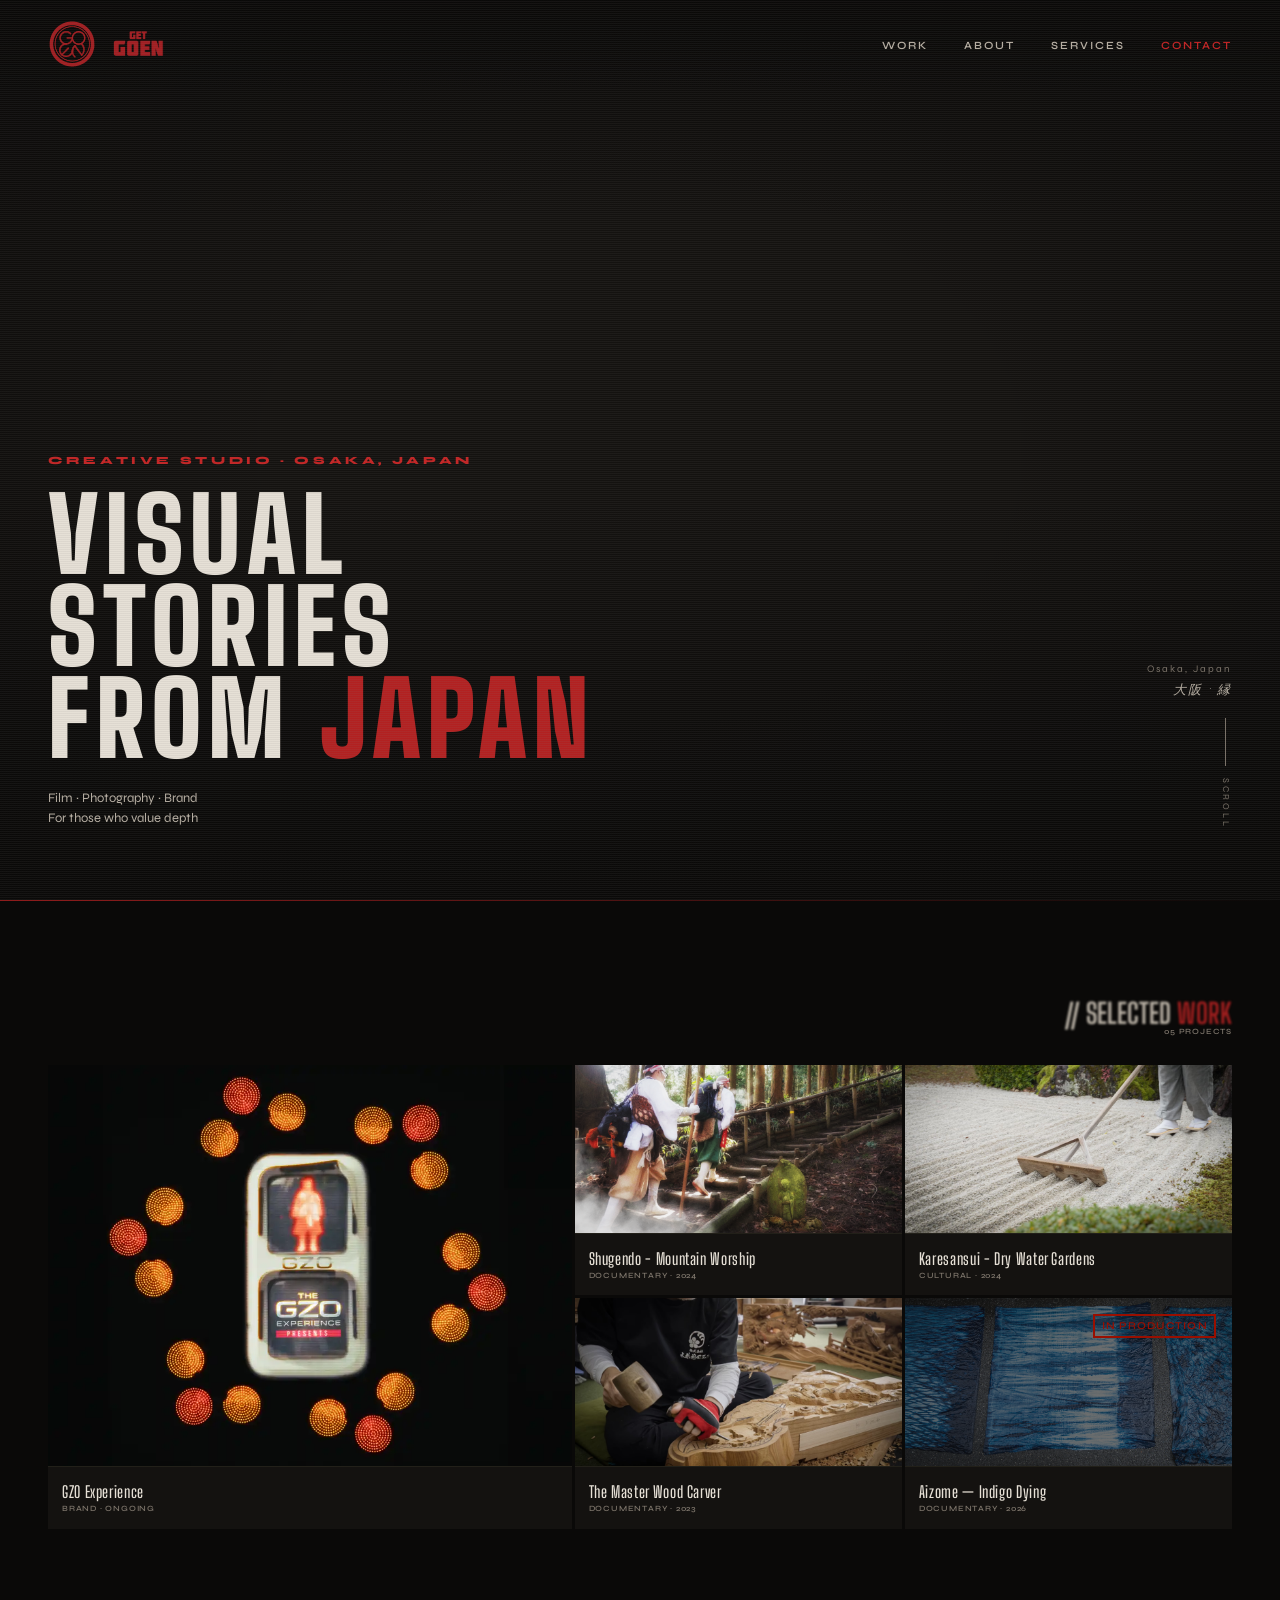
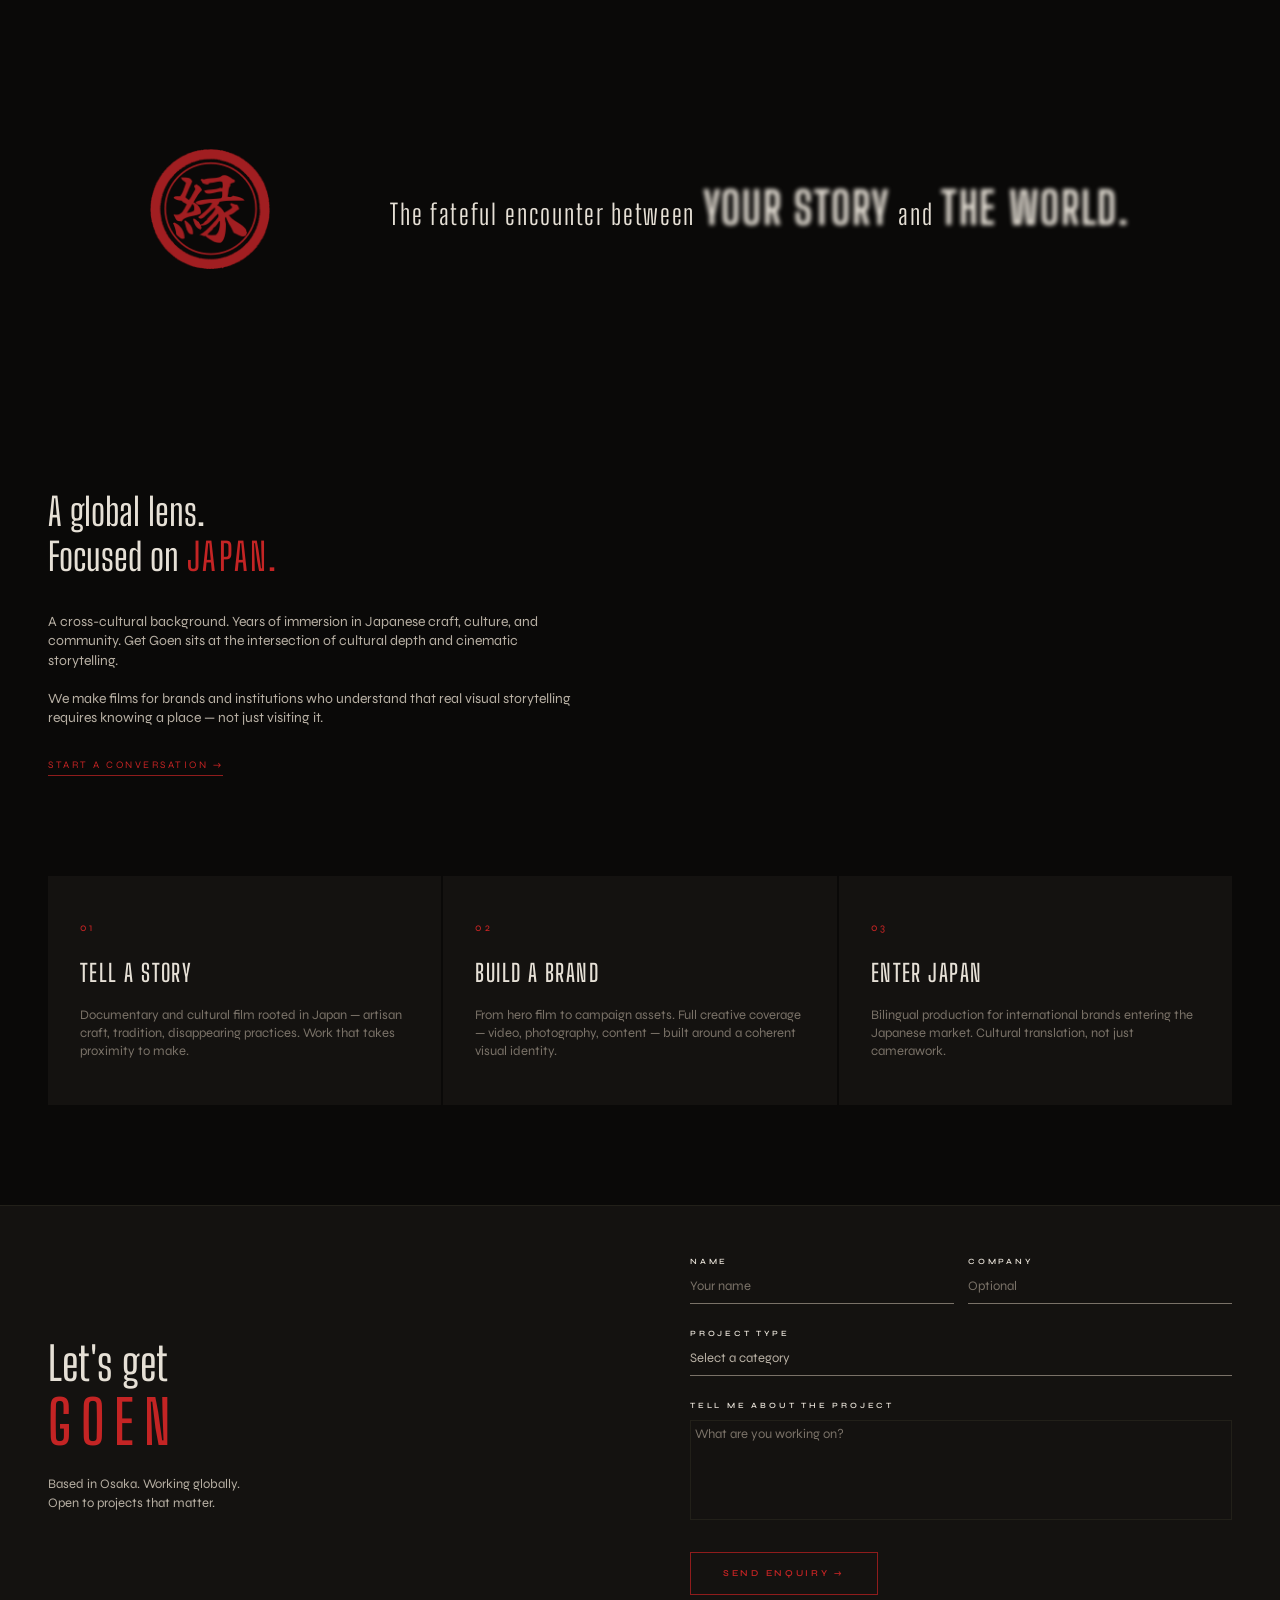
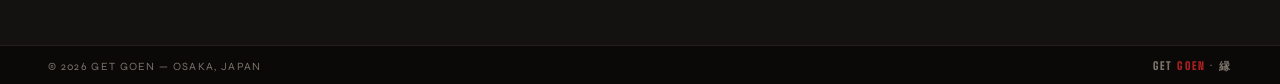
==== index.html @ d76385d6 "pre-refactor snapshot" ====
<!DOCTYPE html>
<html lang="en">
<head>
  <meta charset="UTF-8">
  <meta name="viewport" content="width=device-width, initial-scale=1.0">

  <!-- ── Primary SEO ───────────────────────────────────────────────── -->
  <title>Get Goen — Visual Storytelling from Japan</title>
  <meta name="description" content="TODO: Add a one or two sentence description of Get Goen for search engines.">
  <meta name="author" content="Get Goen">
  <link rel="canonical" href="https://TODO-your-domain.com/">

  <!-- ── Open Graph (social sharing) ──────────────────────────────── -->
  <!-- og:image should be 1200×630px — create assets/images/og-image.jpg -->
  <meta property="og:type"        content="website">
  <meta property="og:url"         content="https://TODO-your-domain.com/">
  <meta property="og:title"       content="Get Goen — Visual Storytelling from Japan">
  <meta property="og:description" content="TODO: Same as meta description above.">
  <meta property="og:image"       content="https://TODO-your-domain.com/assets/images/og-image.jpg">

  <!-- ── Twitter / X card ─────────────────────────────────────────── -->
  <meta name="twitter:card"        content="summary_large_image">
  <meta name="twitter:title"       content="Get Goen — Visual Storytelling from Japan">
  <meta name="twitter:description" content="TODO: Same as meta description above.">
  <meta name="twitter:image"       content="https://TODO-your-domain.com/assets/images/og-image.jpg">

  <!-- ── Fonts ─────────────────────────────────────────────────────── -->
  <link rel="preconnect" href="https://fonts.googleapis.com">
  <link rel="preconnect" href="https://fonts.gstatic.com" crossorigin>
 
<link href="https://fonts.googleapis.com/css2?family=Big+Shoulders+Display:ital,wght@0,100..900;1,100..900&family=Syne:wght@400;500;700&display=swap" rel="stylesheet">
  <!-- ── Stylesheet ────────────────────────────────────────────────── -->
  <link rel="stylesheet" href="css/style.css">

  <link rel="icon" type="image/png" sizes="180x180" href="assets/images/favicon.png">
<link rel="apple-touch-icon" sizes="180x180" href="assets/images/favicon.png">
</head>

<body>
  <!-- <div class="gradient-blur gradient-blur--top"></div>
<div class="gradient-blur gradient-blur--bottom"></div> -->

  <!-- ── NAVIGATION ───────────────────────────────────────────────── -->
  <header>
    <nav aria-label="Main navigation">
      <a href="/" class="nav-brand" aria-label="Get Goen — home">
        <img
          src="assets/images/goenLogo.svg"
          alt="Get Goen"
          class="nav-logo-img"
          width="48"
          height="48"
        >

        <img
  src="assets/images/goen-logo-text.webp"
  alt=""
  class="nav-wordmark-img"
  width="…"
  height="…"
>
</a>

<button class="nav-toggle" aria-label="Open menu" aria-expanded="false" aria-controls="nav-menu">
  <span></span>
  <span></span>
  <span></span>
</button>

        <ul class="nav-links" id="nav-menu" role="list">
        <li><a href="#work">Work</a></li>
        <li><a href="#about">About</a></li>
        <li><a href="#services">Services</a></li>
        <li class="nav-cta"><a href="#contact">Contact</a></li>
      </ul>

    </nav>
  </header>

  <main>

    <!-- ── HERO ───────────────────────────────────────────────────── -->
    <section class="hero" aria-label="Introduction">

      <div class="hero-media" aria-hidden="true">
        <video autoplay muted loop playsinline preload="auto" class="hero-video" width="1920" height="1080">
          <source src="assets/video/GetGoenWebHero.mp4" type="video/mp4">
        </video>
      </div>

      <div class="hero-vignette" aria-hidden="true"></div>

      <div class="hero-content">
        <div class="hero-title-block">
          <span class="hero-eyebrow">Creative Studio · Osaka, Japan</span>
          <h1 class="hero-title">
            Visual<br>
            stories<br>
            from
            <em>Japan</em>
          </h1>
          <p class="hero-sub">
            Film · Photography · Brand
            <br>
            For those who value depth
          </p>
        </div>

        <div class="hero-right" aria-hidden="true">
          <div class="hero-location">
            Osaka, Japan
            <span>大阪 · 縁</span>
          </div>
          <div class="hero-scroll">Scroll</div>
        </div>
      </div>

    </section>

    <div class="red-rule" aria-hidden="true"></div>

 <!-- ── WORK SECTION HTML ──────────────────────────────────────── -->
<section class="section" id="work" aria-labelledby="work-heading">
  <div class="section-header">
    <h2 id="work-heading" class="section-title">// Selected <em>work</em></h2>
    <span class="section-count" aria-label="5 projects shown">05 projects</span>
  </div>
 
  <div class="work-grid" role="list">
 

    <!-- GZO Experience — links to project page, no lightbox -->
    <article class="work-item work-item--featured work-item--case-study" role="listitem">
      <a href="work/gzo-experience/" class="work-item-link" aria-label="GZO Experience, brand case study — view project">
        <div class="work-item-media">
          <div class="ph ph-e" aria-hidden="true">
            <span class="ph-kanji">縁</span>
          </div>
          <img class="work-item-thumb" src="assets/images/projects/gzo-experience/gzoTraffic.webp" alt="GZO Experience">
          <span class="work-case-study-label" aria-hidden="true">Case study →</span>
        </div>
        <div class="work-item-info">
          <span class="work-title">GZO Experience</span>
          <span class="work-meta">Brand · Ongoing</span>
        </div>
      </a>
    </article>

 
    <!-- Shugendo — YouTube lightbox -->
    <article class="work-item" role="listitem">
      <div
        class="work-item-link work-lightbox-trigger"
        data-type="youtube"
        data-video-id="isGkmbz33f8"
        data-title="Shugendo"
        data-meta="Documentary · 2024"
        aria-label="Shugendo, documentary, 2024 — watch video"
      >
        <div class="work-item-media">
          <div class="ph ph-b" aria-hidden="true">
            <span class="ph-kanji">修</span>
          </div>
          <img class="work-item-thumb" src="assets/images/projects/shugendo/shugendoThumb.png" alt="Shugendo">
          <span class="work-play-icon" aria-hidden="true">▶</span>
        </div>
        <div class="work-item-info">
          <span class="work-title">Shugendo - Mountain Worship</span>
          <span class="work-meta">Documentary · 2024</span>
        </div>
      </div>
    </article>
 
    <!-- Karesansui — YouTube lightbox -->
    <article class="work-item" role="listitem">
      <div
        class="work-item-link work-lightbox-trigger"
        data-type="youtube"
        data-video-id="rBDHUmixEZc"
        data-title="Karesansui"
        data-meta="Cultural · 2024"
        aria-label="Karesansui, cultural, 2024 — watch video"
      >
        <div class="work-item-media">
          <div class="ph ph-c" aria-hidden="true">
            <span class="ph-kanji">庭</span>
          </div>
          <img class="work-item-thumb" src="assets/images/projects/temple-art-kyoto/karesansuiThumb.avif" alt="Karesansui">
          <span class="work-play-icon" aria-hidden="true">▶</span>
        </div>
        <div class="work-item-info">
          <span class="work-title">Karesansui - Dry Water Gardens</span>
          <span class="work-meta">Cultural · 2024</span>
        </div>
      </div>
    </article>
 
    <!-- Danjiri — YouTube lightbox -->
    <article class="work-item" role="listitem">
      <div
        class="work-item-link work-lightbox-trigger"
        data-type="youtube"
        data-video-id="uvrKgDTyjlE"
        data-title="Danjiri — The Maker"
        data-meta="Documentary · 2023"
        aria-label="Danjiri — The Maker, documentary, 2023 — watch video"
      >
        <div class="work-item-media">
          <div class="ph ph-d" aria-hidden="true">
            <span class="ph-kanji">匠</span>
          </div>
          <img class="work-item-thumb" src="assets/images/projects/danjiri/danjiriCarverThumb.avif" alt="The Master Danjiri Sculpter">
          <span class="work-play-icon" aria-hidden="true">▶</span>
        </div>
        <div class="work-item-info">
          <span class="work-title">The Master Wood Carver</span>
          <span class="work-meta">Documentary · 2023</span>
        </div>
      </div>
    </article>
 
    <!-- Aizome — coming soon lightbox -->
    <article class="work-item work-item--coming-soon" role="listitem">
      <div
        class="work-item-link work-lightbox-trigger"
        data-type="coming-soon"
        data-title="Aizome — The Floating World"
        data-meta="Documentary · In production 2026"
        data-poster="assets/img/aizome-still.jpg"
        aria-label="Aizome — The Floating World, documentary, in production 2026"
      >
        <div class="work-item-media">
          <div class="ph ph-a" aria-hidden="true">
            <span class="ph-kanji">藍</span>
          </div>
          <img class="work-item-thumb" src="assets/images/projects/aizome/aizome-thumb.avif" alt="Aizome">
          
        </div>
        <span class="work-badge">In production</span>
        <div class="work-item-info">
          <span class="work-title">Aizome — Indigo Dying</span>
          <span class="work-meta">Documentary · 2026</span>
        </div>
      </div>
    </article>
 
  </div>
</section>

    <!-- ── STATEMENT ──────────────────────────────────────────────── -->
    <div class="statement" aria-hidden="true">
      <div class="statement-mark">
        <img class="mark-logo" src="assets/images/goen-logo.png" alt="" role="presentation">
        <img class="mark-kanji" src="assets/images/goen-kanji.png" alt="" role="presentation">
      </div>
      <p class="statement-text">
        The fateful encounter between <em>your story</em> and <em>the world.</em><br>
      </p>
    </div>

    <!-- ── ABOUT ──────────────────────────────────────────────────── -->
    <section class="about" id="about" aria-labelledby="about-heading">
      <div class="about-left">
        <h2 id="about-heading">
          A global lens.<br>Focused on <em>Japan.</em>
        </h2>
        <p>A cross-cultural background. Years of immersion in Japanese craft, culture, and community. Get Goen sits at the intersection of cultural depth and cinematic storytelling. </p>
        <p>We make films for brands and institutions who understand that real visual storytelling requires knowing a place — not just visiting it.</p>
        <a href="#contact">Start a conversation →</a>
      </div>
  <div class="about-image" aria-hidden="true">
    <img src="assets/images/kimono.avif" alt="" />
  </div>
    </section>

    <!-- ── SERVICES ───────────────────────────────────────────────── -->
    <section class="services" id="services" aria-labelledby="services-heading">
      <h2 id="services-heading" class="sr-only">Services</h2>

      <article class="service">
        <span class="service-num" aria-hidden="true">01</span>
        <h3 class="service-title">Tell a Story</h3>
        <p class="service-body">Documentary and cultural film rooted in Japan — artisan craft, tradition, disappearing practices. Work that takes proximity to make.</p>
      </article>

      <article class="service">
        <span class="service-num" aria-hidden="true">02</span>
        <h3 class="service-title">Build a Brand</h3>
        <p class="service-body">From hero film to campaign assets. Full creative coverage — video, photography, content — built around a coherent visual identity.</p>
      </article>

      <article class="service">
        <span class="service-num" aria-hidden="true">03</span>
        <h3 class="service-title">Enter Japan</h3>
        <p class="service-body">Bilingual production for international brands entering the Japanese market. Cultural translation, not just camerawork.</p>
      </article>

    </section>

    <!-- ── CONTACT ────────────────────────────────────────────────── -->
    <section class="contact" id="contact" aria-labelledby="contact-heading">
      <div class="contact-intro">
        <h2 id="contact-heading">
          Let's get<br><em>GOEN</em>
        </h2>
        <p class="contact-sub">
          Based in Osaka. Working globally.<br>
          Open to projects that matter.
        </p>
      </div>

      <form class="contact-form" name="contact" action="#" method="POST" novalidate>
        <div class="form-row">
          <div class="form-field">
            <label for="name">Name</label>
            <input type="text" id="name" name="name" placeholder="Your name" autocomplete="name" required>
          </div>
          <div class="form-field">
            <label for="company">Company</label>
            <input type="text" id="company" name="company" placeholder="Optional" autocomplete="organization">
          </div>
        </div>

        <div class="form-field full">
          <label for="project-type">Project type</label>
          <select id="project-type" name="project-type" required>
            <option value="" disabled selected>Select a category</option>
            <option value="documentary">Documentary / Brand Film</option>
            <option value="tourism">Inbound Tourism</option>
            <option value="tech">Tech / Global Expansion</option>
            <option value="other">Other</option>
          </select>
        </div>

        <div class="form-field full">
          <label for="message">Tell me about the project</label>
          <textarea id="message" name="message" placeholder="What are you working on?" rows="5" required></textarea>
        </div>

        <button type="submit" class="form-submit">Send enquiry →</button>
      </form>

    </section>

  </main>

  <!-- ── FOOTER ─────────────────────────────────────────────────── -->
  <footer>
    <p>
      <small>© <span id="year"></span> Get Goen — Osaka, Japan</small>
    </p>
    <span class="footer-goen" aria-label="Get Goen">
      get <span>goen</span> · 縁
    </span>
  </footer>

  
  <div
  id="gg-lightbox"
  class="gg-lightbox"
  role="dialog"
  aria-modal="true"
  aria-label="Video viewer"
  hidden
>
  <div class="gg-lightbox-backdrop"></div>
 
  <div class="gg-lightbox-inner">
    <button class="gg-lightbox-close" aria-label="Close">
      <span aria-hidden="true">✕</span>
    </button>
 
    <!-- YouTube player -->
    <div class="gg-lightbox-player" id="gg-player-wrap">
      <iframe
        id="gg-yt-iframe"
        src=""
        frameborder="0"
        allow="autoplay; fullscreen"
        allowfullscreen
        title="Video player"
      ></iframe>
    </div>
 
    <!-- Coming soon state -->
    <div class="gg-lightbox-coming-soon" id="gg-coming-soon" hidden>
      <div class="gg-cs-poster">
        <img id="gg-cs-img" src="" alt="" />
        <div class="gg-cs-overlay">
          <p class="gg-cs-label">In production</p>
          <p class="gg-cs-sub">This film is currently in post-production.<br>Follow along for updates.</p>
        </div>
      </div>
    </div>
 
    <div class="gg-lightbox-meta">
      <span id="gg-lightbox-title" class="gg-lb-title"></span>
      <span id="gg-lightbox-meta" class="gg-lb-meta"></span>
    </div>
  </div>
</div>
  
  
  <!-- ── SCRIPTS ────────────────────────────────────────────────── -->
  <script src="js/main.js"></script>

</body>
</html>
---- css/style.css ----
/* ═══════════════════════════════════════════
   GET GOEN — style.css
   ═══════════════════════════════════════════

   Table of contents
   -----------------
   1. Tokens (CSS custom properties)
   2. Reset
   3. Utilities
   4. Navigation
   5. Hero
   6. Work grid
   7. Statement
   8. About
   9. Services
   10. Contact
   11. Footer
   12. Media queries (responsive)

═══════════════════════════════════════════ */

/* ── 1. TOKENS ──────────────────────────── */
:root {
  /* Colour */
  --ink: #0a0908;
  --ash: #141210;
  --dust: #222019;
  --fog: #7a7268;
  --mist: #b8b0a4;
  --paper: #e6e0d6;
  --red: #8f1c1c;
  --red-mid: #a82020;
  --red-hi: #c42424;

  /* Typography */
  --font-serif: "Big Shoulders Display", Georgia, serif;
  --font-sans: "Syne", system-ui, sans-serif;
  --tracking-display: 0.06em;

  /* Spacing scale */
  --space-xs: 8px;
  --space-sm: 16px;
  --space-md: 32px;
  --space-lg: 48px;
  --space-xl: 100px;

  /* Layout */
  --max-width: 1440px;
  --page-pad: 48px;
}

.hero-title,
.statement-text,
.service-title,
.work-title,
.nav-wordmark-goen {
  letter-spacing: var(--tracking-display);
}

/* ── 2. RESET ───────────────────────────── */
*,
*::before,
*::after {
  box-sizing: border-box;
  margin: 0;
  padding: 0;
}

html {
  scroll-behavior: smooth;
  /* Prevent font size inflation on mobile */
  -webkit-text-size-adjust: 100%;
}

body {
  background: var(--ink);
  color: var(--paper);
  font-family: var(--font-sans);
  font-weight: 400;
  line-height: 1.4;
  overflow-x: hidden;
  /* Improve text rendering */
  -webkit-font-smoothing: antialiased;
  -moz-osx-font-smoothing: grayscale;
}

/* ── GRADIENT BLUR EDGES ────────────────── */
/* .gradient-blur {
  position: fixed;
  left: 0;
  right: 0;
  height: 80px;
  pointer-events: none;
  z-index: 99;
  backdrop-filter: blur(10px);
  -webkit-backdrop-filter: blur(10px);
  -webkit-mask-image: linear-gradient(to bottom, black 0%, transparent 100%);
  mask-image: linear-gradient(to bottom, black 0%, transparent 100%);
}

.gradient-blur--top {
  top: 0;
}

.gradient-blur--bottom {
  bottom: 0;
  -webkit-mask-image: linear-gradient(to top, black 0%, transparent 100%);
  mask-image: linear-gradient(to top, black 0%, transparent 100%);
} */

/* ── SCANLINES OVERLAY ──────────────────────────────────── */
body::after {
  content: "";
  position: fixed;
  inset: 0;
  z-index: 500;
  pointer-events: none;
  background: repeating-linear-gradient(
    to bottom,
    transparent 0px,
    transparent 1px,
    rgba(0, 0, 0, 0.09) 1px,
    rgba(255, 255, 255, 0.09) 2px
  );
}

img,
video {
  display: block;
  max-width: 100%;
}

a {
  color: inherit;
}

ul {
  list-style: none;
}

button,
input,
select,
textarea {
  font: inherit;
}

/* ── 3. UTILITIES ───────────────────────── */

/* Screen-reader only — visually hidden but
   accessible to assistive technology */
.sr-only {
  position: absolute;
  width: 1px;
  height: 1px;
  padding: 0;
  margin: -1px;
  overflow: hidden;
  clip: rect(0, 0, 0, 0);
  white-space: nowrap;
  border: 0;
}

.red-rule {
  width: 100%;
  height: 0.5px;
  background: linear-gradient(to right, var(--red) 0%, transparent 100%);
}

/* ── 4. NAVIGATION ──────────────────────── */
header {
  position: fixed;
  top: 0;
  left: 0;
  right: 0;
  z-index: 100;
}

nav {
  padding: 20px var(--page-pad);
  display: flex;
  justify-content: space-between;
  align-items: center;
  background: linear-gradient(
    to bottom,
    rgba(10, 9, 8, 0.7) 0%,
    transparent 100%
  );
  transition:
    background 0.8s,
    backdrop-filter 0.8s;
}

/* .nav--scrolled is toggled by main.js */
nav.nav--scrolled {
  background: rgba(10, 9, 8, 0.92);
  backdrop-filter: blur(8px);
  -webkit-backdrop-filter: blur(8px);
}

.nav-brand {
  display: flex;
  align-items: center;
  gap: 14px;
  text-decoration: none;
}

.nav-logo-img {
  width: 48px;
  height: 48px;
  object-fit: contain;
  mix-blend-mode: lighten;
  opacity: 1;
}

.nav-wordmark-img {
  display: block;
  height: 32px; /* try 28–40px until it balances the 44px icon */
  width: auto;
  max-width: min(200px, 45vw);
  object-fit: contain;
  object-position: left center;
  flex-shrink: 0;
}

.nav-wordmark {
  display: flex;
  flex-direction: column;
  gap: 1px;
}

.nav-wordmark-get {
  font-size: 9px;
  font-weight: 400;
  letter-spacing: 0.4em;
  text-transform: uppercase;
  color: var(--mist);
}

.nav-wordmark-goen {
  font-family: var(--font-serif);
  font-size: 20px;
  font-weight: 400;
  letter-spacing: 0.15em;
  color: var(--paper);
  line-height: 1;
}

.nav-toggle {
  display: none;
}

.nav-links {
  display: flex;
  gap: 36px;
  align-items: center;
}

.nav-links a {
  font-size: 11px;
  font-weight: 600;
  letter-spacing: 0.18em;
  text-transform: uppercase;
  color: var(--mist);
  text-decoration: none;
  transition: color 0.3s;
  position: relative;
}

.nav-links a::after {
  content: "";
  position: absolute;
  bottom: -4px;
  left: 0;
  width: 100%;
  height: 1px;
  background-color: var(--red-hi);
  transform: scaleX(0);
  transform-origin: right center;
  transition: transform 0.3s ease-out;
}

.nav-links a:hover::after {
  transform: scaleX(1);
  transform-origin: left center;
}

.nav-links a:hover,
.nav-links a:focus-visible {
  color: var(--paper);
}

.nav-cta a {
  color: var(--red-hi);
  /* border-bottom: 0.5px solid var(--red); */
  padding-bottom: 2px;
}

.nav-cta a:hover,
.nav-cta a:focus-visible {
  color: var(--paper);
  border-color: var(--paper);
}

/* ── 5. HERO ────────────────────────────── */
.hero {
  position: relative;
  width: 100%;
  height: 100vh;
  min-height: 480px;
  overflow: hidden;
  display: flex;
  align-items: flex-end;
}

.hero-media {
  position: absolute;
  inset: 0;
  background: var(--ash);
}

.hero-media iframe,
.hero-media video {
  position: absolute;
  inset: 0;
  width: 100%;
  height: 100%;
  object-fit: cover;
  border: none;
  min-width: 0;
  min-height: 0;
}

.hero-placeholder {
  width: 100%;
  height: 100%;
  background: linear-gradient(160deg, #1a1410 0%, #0a0908 50%, #12100e 100%);
  display: flex;
  align-items: center;
  justify-content: center;
}

.hero-placeholder-glyph {
  font-family: var(--font-serif);
  font-size: 240px;
  font-style: italic;
  color: rgba(143, 28, 28, 0.07);
  user-select: none;
  line-height: 1;
}

.hero-vignette {
  position: absolute;
  inset: 0;
  background:
    radial-gradient(
      ellipse at center,
      transparent 40%,
      rgba(10, 9, 8, 0.7) 100%
    ),
    linear-gradient(to top, rgba(10, 9, 8, 0.92) 0%, transparent 45%),
    linear-gradient(to bottom, rgba(10, 9, 8, 0.5) 0%, transparent 25%);
  pointer-events: none;
}

.hero-content {
  position: relative;
  z-index: 2;
  padding: 0 var(--page-pad) 72px;
  width: 100%;
  display: flex;
  justify-content: space-between;
  align-items: flex-end;
  gap: var(--space-md);
}

.hero-eyebrow {
  display: block;
  font-size: clamp(8px, 2vw, 11px);
  font-weight: 900;
  letter-spacing: 0.33em;
  text-transform: uppercase;
  color: var(--red-hi);
  margin-bottom: 20px;
}

.hero-title {
  font-family: var(--font-serif);
  font-weight: 900;
  font-size: clamp(40px, 8vw, 120px);
  text-transform: uppercase;
  line-height: 0.9;
  color: var(--paper);
}

.hero-title em {
  font-style: normal;
  color: #c42424;
  opacity: 0.9;
}

.hero-sub {
  margin-top: 24px;
  font-size: 13px;
  line-height: 1.5;
  color: var(--mist);
  max-width: 360px;
}

.hero-right {
  display: flex;
  flex-direction: column;
  align-items: flex-end;
  gap: 20px;
  flex-shrink: 0;
}

.hero-scroll {
  font-size: 9px;
  letter-spacing: 0.3em;
  text-transform: uppercase;
  color: var(--fog);
  writing-mode: vertical-rl;
  display: flex;
  align-items: center;
  gap: 12px;
}

.hero-scroll::before {
  content: "";
  width: 0.5px;
  height: 48px;
  background: var(--fog);
  display: block;
}

.hero-location {
  font-size: 10px;
  letter-spacing: 0.2em;
  color: var(--fog);
  text-align: right;
}

.hero-location span {
  display: block;
  font-family: var(--font-serif);
  font-size: 13px;
  font-style: italic;
  color: var(--mist);
  margin-top: 4px;
}

/* ── 6. WORK GRID ───────────────────────── */
.section {
  padding: var(--space-xl) var(--page-pad);
}

.section-header {
  display: flex;
  flex-direction: column;
  align-items: flex-end;
  margin-bottom: 28px;
}

.section-title {
  font-family: var(--font-serif);
  font-weight: 700;
  font-size: clamp(20px, 4vw, 28px);
  letter-spacing: 0em;
  line-height: 0.9;
  text-transform: uppercase;
  color: var(--mist);
  filter: blur(0.9px);
}

.section-title em {
  font-style: normal;
  color: #c42424;
  opacity: 0.8;
}

.section-count {
  font-size: 8px;
  font-weight: 600;
  letter-spacing: 0.1em;
  text-transform: uppercase;
  color: var(--fog);
}

.work-grid {
  display: grid;
  grid-template-columns: 1.6fr 1fr 1fr;
  grid-auto-rows: clamp(180px, 18vw, 320px);
  gap: 3px;
  align-items: start;
}

.work-item {
  display: flex;
  flex-direction: column;
  position: relative;
  overflow: hidden;
  background: var(--ash);
  height: 100%;
  align-self: stretch;
}

/* Featured item spans full height of both rows, first column */
.work-item--featured {
  grid-row: span 2;
  grid-column: 1;
}

.work-item-link {
  display: flex;
  flex-direction: column;
  text-decoration: none;
  height: 100%;
  cursor: pointer;
}

.work-item-link:focus-visible {
  outline: 1px solid var(--red-hi);
  outline-offset: 2px;
}

.work-item-media {
  position: relative;
  flex: 1;
  min-height: 0;
  height: 100%;
  width: 100%;
  /* aspect-ratio: 16 / 9; */
  overflow: hidden;
}
/* 
.work-item--featured .work-item-media {
  aspect-ratio: 16 / 9;
} */

/* Thumbnail image */
.work-item-thumb {
  position: absolute;
  inset: 0;
  width: 100%;
  height: 100%;
  object-fit: cover;
  transition:
    transform 0.6s ease,
    opacity 0.5s;
}

.work-item:hover .work-item-thumb {
  transform: scale(1.03);
  opacity: 0.4;
}

/* Hover-to-preview video */
.work-item-media video {
  position: absolute;
  inset: 0;
  width: 100%;
  height: 100%;
  object-fit: cover;
  opacity: 0;
  transition: opacity 0.5s;
}

.work-item:hover .work-item-media video {
  opacity: 1;
}

/* Placeholder backgrounds (remove when real images added) */
.ph {
  position: absolute;
  inset: 0;
  display: flex;
  align-items: center;
  justify-content: center;
}

.ph-a {
  background: linear-gradient(145deg, #1c1510 0%, #0d0c10 100%);
}
.ph-b {
  background: linear-gradient(200deg, #140f0e 0%, #0e1014 100%);
}
.ph-c {
  background: linear-gradient(170deg, #101410 0%, #0c0e10 100%);
}
.ph-d {
  background: linear-gradient(155deg, #0e1210 0%, #140e0e 100%);
}
.ph-e {
  background: linear-gradient(130deg, #12100e 0%, #0e0e14 100%);
}

.ph-kanji {
  font-family: var(--font-serif);
  font-size: 72px;
  font-style: italic;
  color: rgba(143, 28, 28, 0.1);
  user-select: none;
}

/* Red underline reveal on hover */
.work-item::after {
  content: "";
  position: absolute;
  bottom: 0;
  left: 0;
  width: 0;
  height: 1.5px;
  background: var(--red-hi);
  transition: width 0.4s ease;
}

.work-item:hover::after {
  width: 100%;
}

.work-item-info {
  padding: 14px 14px;
  min-height: 48px;
  max-height: 64px;
  overflow: hidden;
  border-top: 0.5px solid var(--dust);
  display: flex;
  flex-direction: column;
  /* justify-content: space-between; */
  align-items: baseline;
}

.work-title {
  font-family: var(--font-serif);
  /* text-transform: uppercase; */
  font-size: 16px;
  font-weight: 600;
  letter-spacing: 0.04em;
  color: var(--paper);
  white-space: nowrap;
  overflow: hidden;
  text-overflow: ellipsis;
}

.work-meta {
  font-size: 8px;
  font-weight: 600;
  letter-spacing: 0.1em;
  text-transform: uppercase;
  color: var(--fog);
}

/* ── Work item button reset ────────────────────────────────────── */
button.work-item-link {
  all: unset;
  display: block;
  width: 100%;
  cursor: pointer;
}

/* ── Play icon ─────────────────────────────────────────────────── */
.work-play-icon {
  position: absolute;
  inset: 0;
  display: flex;
  align-items: center;
  justify-content: center;
  font-size: 1.5rem;
  color: rgba(255, 255, 255, 0);
  transition: color 0.3s ease;
  pointer-events: none;
}

.work-item:hover .work-play-icon {
  color: rgba(255, 255, 255, 0.85);
}

/* ── In production badge ───────────────────────────────────────── */
.work-badge {
  position: absolute;
  top: 1rem;
  right: 1rem;
  font-size: 0.65rem;
  font-weight: 600;
  letter-spacing: 0.12em;
  text-transform: uppercase;
  color: var(--clr-accent, #990f00);
  border: 2px solid var(--clr-accent, #990f00);
  padding: 0.25em 0.6em;
  pointer-events: none;
}

/* ── Coming soon card state ────────────────────────────────────── */
.work-item--coming-soon .work-item-media {
  opacity: 0.4;
}

/* ── Case study hover label ────────────────────────────────────── */
.work-case-study-label {
  position: absolute;
  inset: 0;
  display: flex;
  align-items: flex-end;
  justify-content: flex-end;
  padding: 1rem;
  font-size: 0.75rem;
  letter-spacing: 0.08em;
  color: rgba(255, 255, 255, 0);
  transition: color 0.3s ease;
  pointer-events: none;
}

.work-item--case-study:hover .work-case-study-label {
  color: rgba(255, 255, 255, 0.7);
}

/* ── Lightbox overlay ──────────────────────────────────────────── */
.gg-lightbox {
  position: fixed;
  inset: 0;
  z-index: 9000;
  display: flex;
  align-items: center;
  justify-content: center;
  padding: 1.5rem;
}

.gg-lightbox[hidden] {
  display: none;
}

.gg-lightbox-backdrop {
  position: absolute;
  inset: 0;
  background: rgba(0, 0, 0, 0.92);
  backdrop-filter: blur(6px);
  -webkit-backdrop-filter: blur(6px);
  cursor: pointer;
}

.gg-lightbox-inner {
  position: relative;
  width: 100%;
  max-width: 960px;
  display: flex;
  flex-direction: column;
  gap: 1rem;
}

/* ── Close button ──────────────────────────────────────────────── */
.gg-lightbox-close {
  all: unset;
  position: absolute;
  top: -2.75rem;
  right: 0;
  color: rgba(255, 255, 255, 0.5);
  font-size: 1rem;
  letter-spacing: 0.05em;
  cursor: pointer;
  transition: color 0.2s ease;
  display: flex;
  align-items: center;
  gap: 0.4em;
}

.gg-lightbox-close:hover {
  color: rgba(255, 255, 255, 0.9);
}

/* ── YouTube player ────────────────────────────────────────────── */
.gg-lightbox-player {
  position: relative;
  width: 100%;
  aspect-ratio: 16 / 9;
  background: #000;
}

.gg-lightbox-player iframe {
  position: absolute;
  inset: 0;
  width: 100%;
  height: 100%;
  border: none;
}

/* ── Coming soon poster ────────────────────────────────────────── */
.gg-lightbox-coming-soon {
  width: 100%;
  aspect-ratio: 16 / 9;
  position: relative;
  overflow: hidden;
  background: #0a0a0a;
}

.gg-cs-poster {
  position: relative;
  width: 100%;
  height: 100%;
}

.gg-cs-poster img {
  width: 100%;
  height: 100%;
  object-fit: cover;
  filter: grayscale(40%) brightness(0.45);
}

.gg-cs-overlay {
  position: absolute;
  inset: 0;
  display: flex;
  flex-direction: column;
  align-items: center;
  justify-content: center;
  gap: 0.75rem;
  text-align: center;
  padding: 2rem;
}

.gg-cs-label {
  font-size: 0.7rem;
  letter-spacing: 0.2em;
  text-transform: uppercase;
  color: var(--clr-accent, #c0392b);
  border: 1px solid var(--clr-accent, #c0392b);
  padding: 0.3em 0.8em;
  margin: 0;
}

.gg-cs-sub {
  font-size: 0.9rem;
  color: rgba(255, 255, 255, 0.55);
  line-height: 1.7;
  margin: 0;
  font-family: var(--font-body, serif);
}

/* ── Meta strip ────────────────────────────────────────────────── */
.gg-lightbox-meta {
  display: flex;
  align-items: baseline;
  gap: 1rem;
}

.gg-lb-title {
  font-family: var(--font-display, serif);
  font-size: 1rem;
  color: rgba(255, 255, 255, 0.85);
  letter-spacing: 0.03em;
}

.gg-lb-meta {
  font-size: 0.7rem;
  letter-spacing: 0.12em;
  text-transform: uppercase;
  color: rgba(255, 255, 255, 0.35);
}

/* ── Open state animation ──────────────────────────────────────── */
.gg-lightbox {
  opacity: 0;
  transition: opacity 0.3s ease;
  pointer-events: none;
}

.gg-lightbox.is-open {
  opacity: 1;
  pointer-events: all;
}

.gg-lightbox-inner {
  transform: translateY(12px);
  transition: transform 0.35s ease;
}

.gg-lightbox.is-open .gg-lightbox-inner {
  transform: translateY(0);
}

/* ── 7. STATEMENT ───────────────────────── */
.statement {
  display: flex;
  flex-direction: row;
  align-items: center;
  justify-content: center;
  gap: 120px;
  padding: 120px var(--page-pad);
  max-width: 1200px;
  margin: 0 auto;
}

.statement-mark {
  position: relative;
  width: 120px;
  height: 120px;
  flex-shrink: 0;
}

.statement-mark img {
  position: absolute;
  top: 0;
  left: 0;
  width: 120px;
  transition: opacity 6s ease;
}

.mark-logo {
  opacity: 0;
}

.mark-kanji {
  opacity: 1;
}

.statement.logo-revealed .mark-logo {
  opacity: 1;
}

.statement.logo-revealed .mark-kanji {
  opacity: 0;
}

.statement-text {
  font-family: var(--font-serif);
  font-weight: 400;
  /* text-transform: uppercase; */
  font-size: clamp(28px, 1vw, 52px);
  line-height: 1.25;
  color: var(--paper);
}

.statement-text em {
  font-style: normal;
  font-weight: 700;
  text-transform: uppercase;
  font-size: clamp(28px, 3.5vw, 52px);
  filter: blur(2px);
  transition:
    color 1s ease,
    filter 1s ease;
}

.statement-text em:hover {
  filter: blur(0.5px);
  color: var(--red);
}

.statement-kanji {
  position: absolute;
  top: 50%;
  left: 50%;
  transform: translate(-50%, -50%);
  font-family: var(--font-serif);
  font-size: 72px;
  color: var(--red-hi);
  opacity: 0;
  transition: opacity 2.5s ease;
  pointer-events: none;
  line-height: 1;
}

.statement-kanji.revealed {
  opacity: 0.85;
}

/* ── 8. ABOUT ───────────────────────────── */
.about {
  padding: var(--space-xl) var(--page-pad);
  display: grid;
  grid-template-columns: 1fr 1fr;
  gap: 100px;
  align-items: center;
}

.about-left h2 {
  font-family: var(--font-serif);
  font-weight: 500;
  font-size: 38px;
  color: var(--paper);
  line-height: 1.2;
  margin-bottom: var(--space-md);
}

.about-left h2 em {
  font-style: normal;
  text-transform: uppercase;
  letter-spacing: 0.06em;
  color: var(--red-hi);
}

.about-left p {
  font-size: 14px;
  /* line-height: 1.4; */
  color: var(--mist);
  margin-bottom: 18px;
}

.about-left a {
  display: inline-block;
  margin-top: 12px;
  font-size: 10px;
  letter-spacing: 0.25em;
  text-transform: uppercase;
  color: var(--red-hi);
  text-decoration: none;
  border-bottom: 0.5px solid var(--red);
  padding-bottom: 3px;
  transition:
    color 0.3s,
    border-color 0.3s;
}

.about-left a:hover,
.about-left a:focus-visible {
  color: var(--paper);
  border-color: var(--paper);
}

.about-right {
  align-self: center;
  padding-left: 24px;
  border-left: 1.5px solid var(--red);
}

.client-proposition {
  font-family: var(--font-serif);
  font-size: clamp(20px, 2vw, 28px);
  font-weight: 300;
  line-height: 1.6;
  color: var(--paper);
  font-style: italic;
  margin: 0;
  padding: 0;
}

.about-image {
  position: relative;
  overflow: hidden;
}

.about-image img {
  width: 100%;
  height: auto;
  object-fit: cover;
  object-position: center;
  opacity: 0.7;
  display: block;
  -webkit-mask-image:
    linear-gradient(to right, transparent, black 10%, black 90%, transparent),
    linear-gradient(to bottom, transparent, black 10%, black 90%, transparent);

  -webkit-mask-composite: intersect;

  mask-image:
    linear-gradient(to right, transparent, black 10%, black 90%, transparent),
    linear-gradient(to bottom, transparent, black 10%, black 90%, transparent);

  mask-composite: intersect;
}

/* ── 9. SERVICES ────────────────────────── */
.services {
  padding: 0 var(--page-pad) var(--space-xl);
  display: grid;
  grid-template-columns: repeat(3, 1fr);
  gap: 2px;
}

/* sr-only h2 is already handled by the utility class */

.service {
  padding: 44px var(--space-md);
  background: var(--ash);
  transition: background 0.3s;
}

.service:hover {
  background: var(--dust);
}

.service-num {
  display: block;
  font-size: 11px;
  letter-spacing: 0.3em;
  color: var(--red-hi);
  margin-bottom: 24px;
}

.service-title {
  font-family: var(--font-serif);
  text-transform: uppercase;
  font-size: 24px;
  font-weight: 600;
  color: var(--paper);
  margin-bottom: 18px;
  line-height: 1.2;
}

.service-body {
  font-size: 13px;
  /* line-height: 1.4; */
  color: var(--fog);
}

/* ── 10. CONTACT ────────────────────────── */
.contact {
  padding: 50px var(--page-pad);
  background: var(--ash);
  display: grid;
  grid-template-columns: 1fr 1fr;
  gap: 100px;
  align-items: center;
  border-top: 0.5px solid var(--dust);
}

.contact h2 {
  font-family: var(--font-serif);
  font-weight: 500;
  font-size: 46px;
  color: var(--paper);
  line-height: 1.1;
}

.contact h2 em {
  font-style: normal;
  color: var(--red-hi);
  font-size: 60px;
  font-weight: 600;
  letter-spacing: 0.16em;
}

.contact-sub {
  margin-top: 20px;
  font-size: 13px;
  line-height: 1.4;
  color: var(--mist);
}

.contact-form {
  display: flex;
  flex-direction: column;
  gap: 24px;
}

.form-row {
  display: grid;
  grid-template-columns: 1fr 1fr;
  gap: 14px;
}

.form-field {
  display: flex;
  flex-direction: column;
  gap: 2px;
}

.form-field.full {
  grid-column: 1 / -1;
}

.form-field label {
  font-size: 8px;
  font-weight: 600;
  letter-spacing: 0.35em;
  text-transform: uppercase;
  color: var(--paper);
}

.form-field input,
.form-field textarea,
.form-field select {
  background: transparent;
  border: none;
  border-bottom: 0.5px solid var(--fog);
  color: var(--mist);
  padding: 8px 0;
  font-size: 13px;
  font-weight: 400;
  outline: none;
  transition: border-color 0.3s;
  resize: none;
  appearance: none;
  -webkit-appearance: none;
  width: 100%;
  border-radius: 0;
}

.form-field textarea {
  border: 0.5px solid var(--dust);
  padding: 4px;
  margin-top: 6px;
}

.form-field input::placeholder,
.form-field textarea::placeholder {
  color: var(--fog);
}

.form-field input:focus,
.form-field textarea:focus,
.form-field select:focus {
  border-bottom-color: var(--red-hi);
}

.form-field select option {
  background: var(--ash);
  color: var(--paper);
}

.form-submit {
  align-self: flex-start;
  margin-top: var(--space-xs);
  background: transparent;
  border: 0.5px solid var(--red);
  color: var(--red-hi);
  font-size: 9px;
  font-weight: 600;
  letter-spacing: 0.3em;
  text-transform: uppercase;
  padding: 14px var(--space-md);
  cursor: pointer;
  transition:
    background 0.3s,
    color 0.3s,
    border-color 0.3s;
}

.form-submit:hover,
.form-submit:focus-visible {
  background: var(--red);
  color: var(--paper);
  border-color: var(--red);
}

/* ── 11. FOOTER ─────────────────────────── */
footer {
  padding: 8px var(--page-pad);
  display: flex;
  justify-content: space-between;
  align-items: center;
  border-top: 0.5px solid var(--dust);
  text-transform: uppercase;
}

footer small {
  font-size: 11px;
  letter-spacing: 0.12em;
  color: var(--fog);
}

.footer-goen {
  font-family: var(--font-serif);
  font-size: 11px;
  font-weight: 900;
  letter-spacing: 0.2em;
  color: var(--fog);
}

.footer-goen span {
  color: var(--red-mid);
}

/* * { text-transform: uppercase; } */

/* ── 12. MEDIA QUERIES ──────────────────── */

/* Tablet */
@media (max-width: 900px) {
  :root {
    --page-pad: 32px;
  }

  .hero-right {
    display: none;
  }

  .hero-eyebrow {
    letter-spacing: 0.2em;
  }

  .section-title {
    filter: blur(0.4px);
  }

  .work-grid {
    grid-template-columns: 1fr 1fr;
    grid-auto-rows: clamp(220px, 32vw, 420px);
  }

  .work-item--featured {
    grid-row: auto;
    grid-column: auto;
  }

  /* .work-item--featured .work-item-media {
    min-height: unset;
    aspect-ratio: unset;
  } */

  .statement {
    grid-template-columns: 1fr;
    gap: 40px;
    padding: 80px var(--page-pad);
  }

  /* .statement-mark {
    display: none;
  } */

  .statement-text em {
    filter: blur(0.7px);
    color: var(--red-hi);
  }

  .about {
    grid-template-columns: 1fr;
    gap: 60px;
  }

  .services {
    grid-template-columns: 1fr;
  }

  .contact {
    grid-template-columns: 1fr;
    gap: 60px;
  }
}

/* Mobile */
@media (max-width: 600px) {
  :root {
    --page-pad: 20px;
  }

  nav {
    padding: 20px var(--page-pad);
  }

  .nav-toggle {
    display: flex;
    flex-direction: column;
    justify-content: center;
    gap: 5px;
    width: 36px;
    height: 36px;
    background: none;
    border: none;
    cursor: pointer;
    padding: 4px;
    z-index: 160;
  }

  .nav-toggle span {
    display: block;
    width: 100%;
    height: 1px;
    background: var(--paper);
    transition:
      transform 0.3s ease,
      opacity 0.3s ease;
    transform-origin: center;
  }

  /* X state */
  .nav-toggle[aria-expanded="true"] span:nth-child(1) {
    transform: translateY(6px) rotate(45deg);
  }
  .nav-toggle[aria-expanded="true"] span:nth-child(2) {
    opacity: 0;
  }
  .nav-toggle[aria-expanded="true"] span:nth-child(3) {
    transform: translateY(-6px) rotate(-45deg);
  }

  .nav-links {
    display: none;
    position: fixed;
    top: 0;
    left: 0;
    right: 0;
    bottom: 0;
    background: rgba(10, 9, 8, 0.97);
    flex-direction: column;
    align-items: center;
    justify-content: center;
    gap: 40px;
    z-index: 150;
  }

  .nav-links.is-open {
    display: flex;
    padding-top: 80px;
  }

  .nav-links.is-open a {
    font-size: 13px;
    letter-spacing: 0.25em;
  }

  .hero {
    height: 100svh; /* svh accounts for mobile browser chrome */
  }

  .hero-title {
    font-size: clamp(36px, 10vw, 56px);
  }

  .hero-sub {
    display: none;
  }

  .hero-content {
    padding-bottom: 48px;
  }

  .work-grid {
    grid-template-columns: 1fr;
    grid-auto-rows: clamp(240px, 55vw, 520px);
    gap: 20px;
  }

  .work-item--featured {
    grid-row: auto;
    grid-column: auto;
  }

  .form-row {
    grid-template-columns: 1fr;
  }

  .about-right {
    grid-template-columns: 1fr 1fr;
  }

  footer {
    flex-direction: column;
    gap: 12px;
    text-align: center;
  }
}
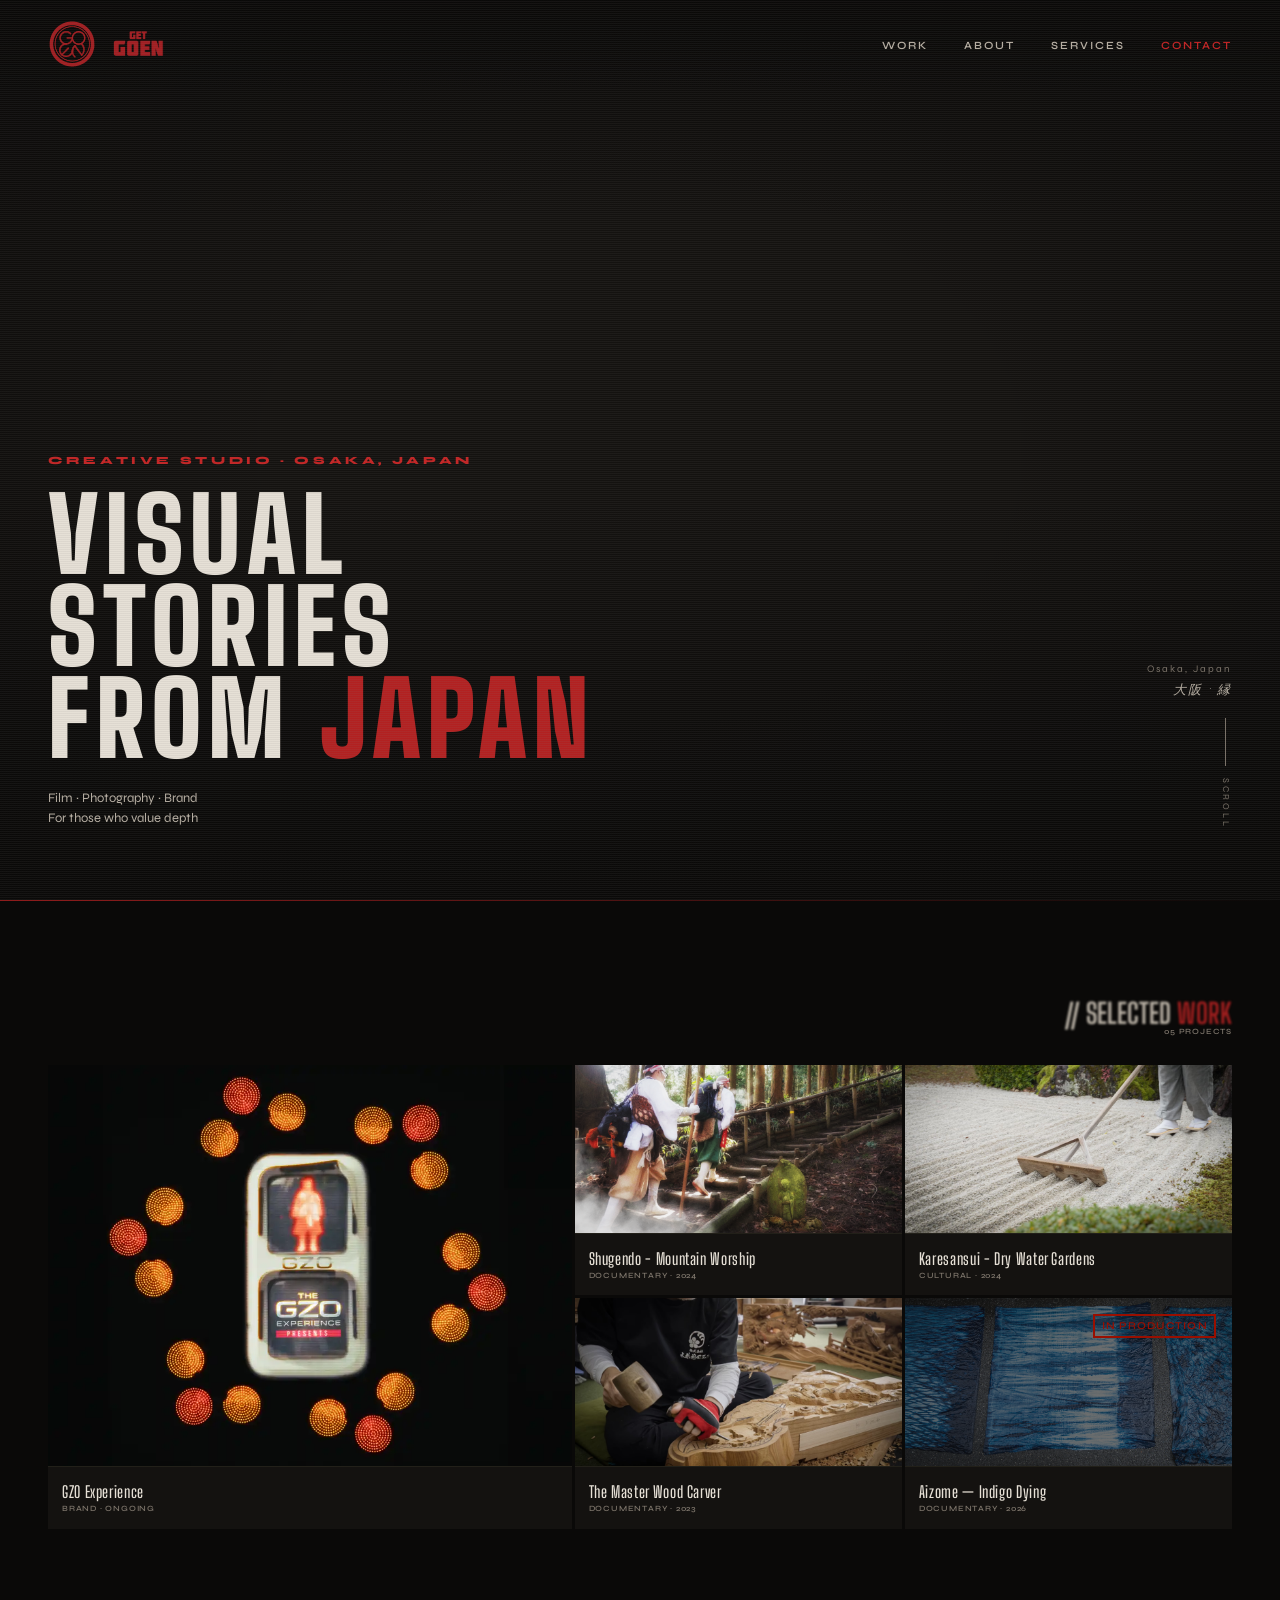
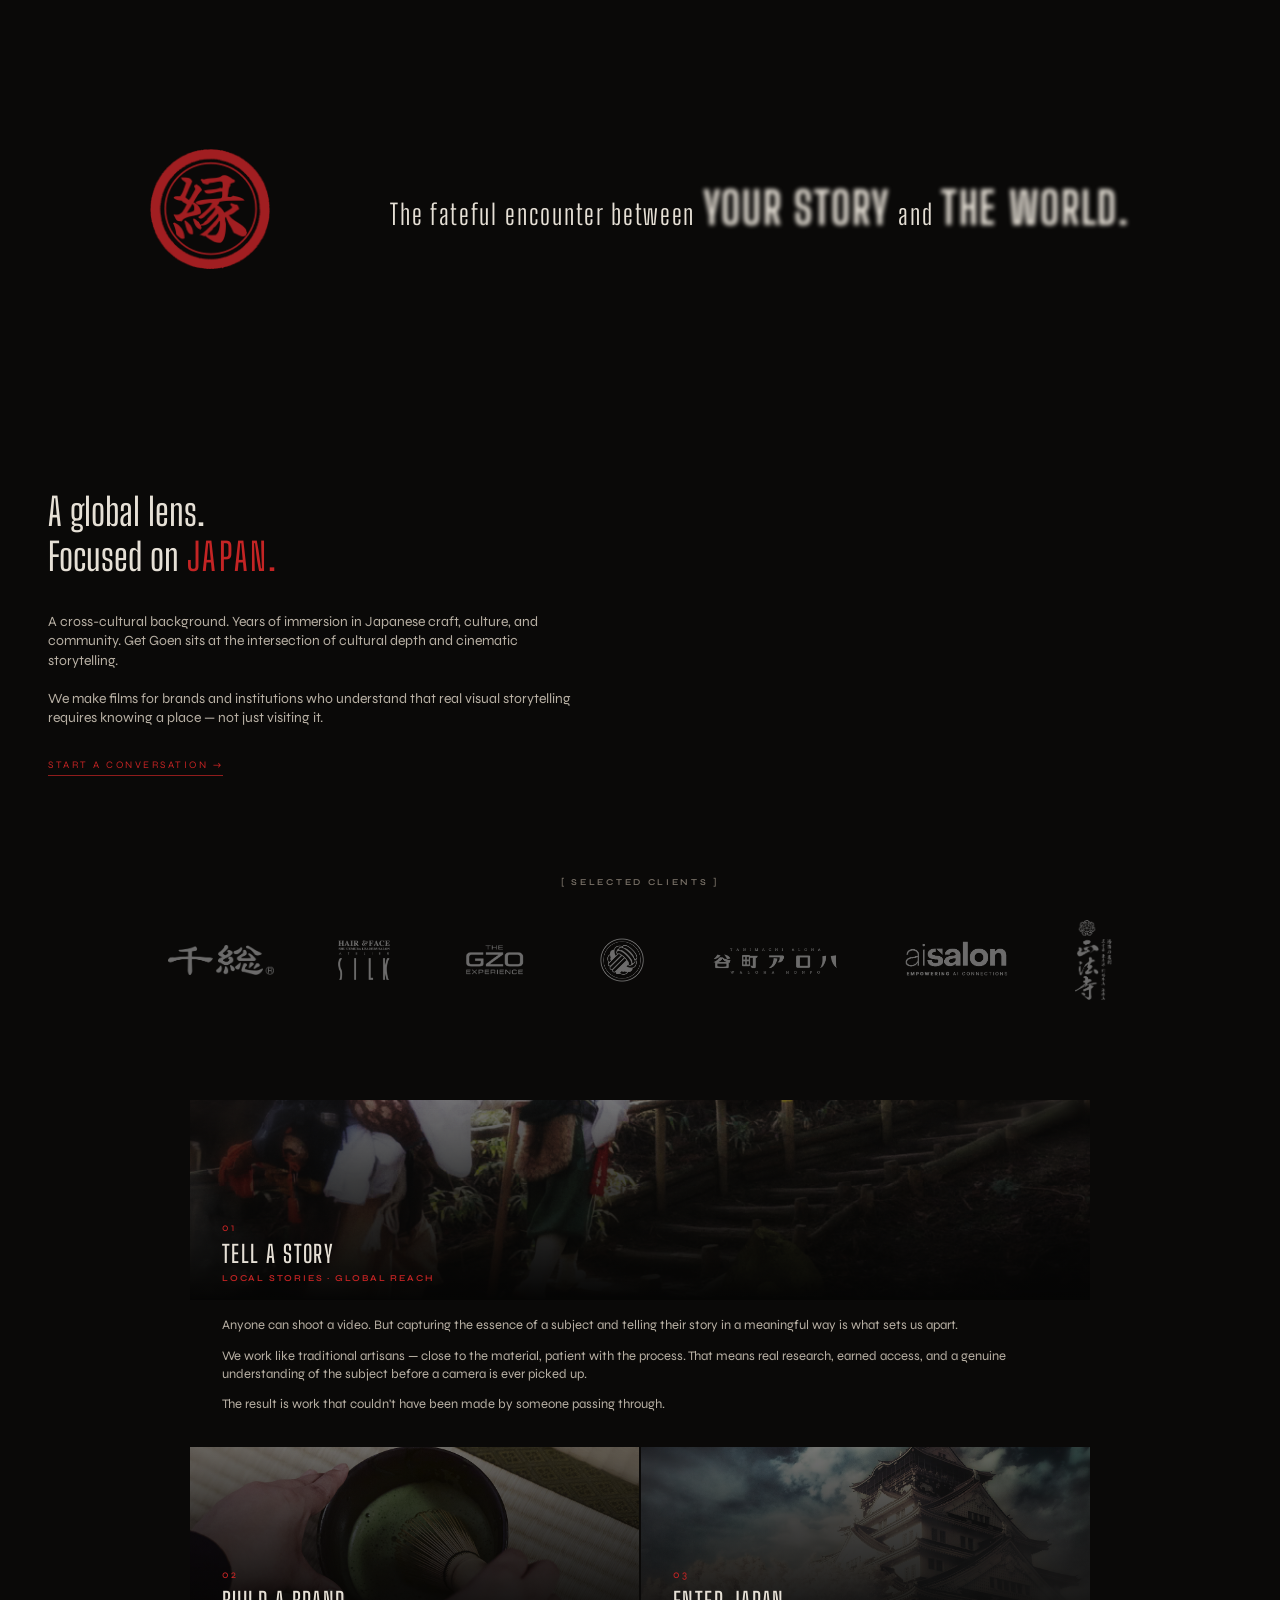
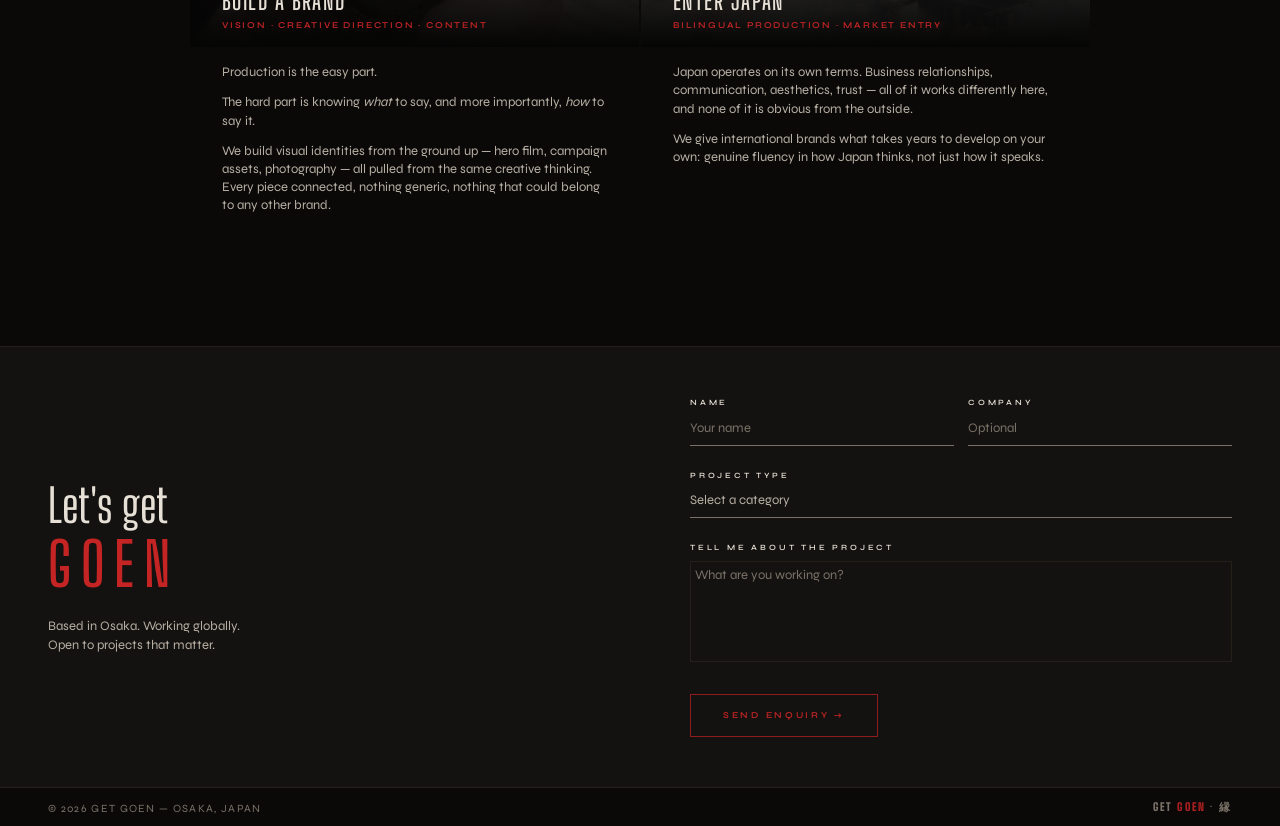
==== commit f4763a8c: "Working on services section" ====
--- a/index.html
+++ b/index.html
@@ -56,8 +56,8 @@
   src="assets/images/goen-logo-text.webp"
   alt=""
   class="nav-wordmark-img"
-  width="…"
-  height="…"
+  width="642"
+  height="370"
 >
 </a>
 
@@ -273,27 +273,74 @@
   </div>
     </section>
 
+    <!-- ── CLIENTS ────────────────────────────────────────────────── -->
+<section class="clients" aria-label="Selected clients">
+  <p class="clients-label" aria-hidden="true">[ Selected clients ]</p>
+  <div class="clients-grid">
+    <img src="assets/images/sensou.png" alt="Sensou Jam" class="client-logo">
+    <img src="assets/images/silkHair.png" alt="Silk Hair Salon" class="client-logo">
+    <img src="assets/images/gzo.png" alt="GZO Experience" class="client-logo">
+    <img src="assets/images/oharano.png" alt="Oharano Studio" class="client-logo">
+    <img src="assets/images/aloha.avif" alt="Aloha Shirts" class="client-logo">
+    <img src="assets/images/AIsalon.png" alt="AI Salon" class="client-logo">
+    <img src="assets/images/shoboji.png" alt="Shoboji Temple" class="client-logo">
+  </div>
+</section>
+    
+    
     <!-- ── SERVICES ───────────────────────────────────────────────── -->
     <section class="services" id="services" aria-labelledby="services-heading">
       <h2 id="services-heading" class="sr-only">Services</h2>
 
-      <article class="service">
-        <span class="service-num" aria-hidden="true">01</span>
-        <h3 class="service-title">Tell a Story</h3>
-        <p class="service-body">Documentary and cultural film rooted in Japan — artisan craft, tradition, disappearing practices. Work that takes proximity to make.</p>
-      </article>
-
-      <article class="service">
-        <span class="service-num" aria-hidden="true">02</span>
-        <h3 class="service-title">Build a Brand</h3>
-        <p class="service-body">From hero film to campaign assets. Full creative coverage — video, photography, content — built around a coherent visual identity.</p>
-      </article>
-
-      <article class="service">
-        <span class="service-num" aria-hidden="true">03</span>
-        <h3 class="service-title">Enter Japan</h3>
-        <p class="service-body">Bilingual production for international brands entering the Japanese market. Cultural translation, not just camerawork.</p>
-      </article>
+      <article class="service service--featured">
+        <div class="service-bg">
+        <div class="service-bg-img" style="background-image: url('assets/images/projects/shugendo/shugendoThumb.png')"></div>
+              <div class="service-header">
+      <span class="service-num" aria-hidden="true">01</span>
+      <h3 class="service-title">Tell a Story</h3>
+      <p class="service-body-sub">Local Stories · Global Reach</p>
+    </div>
+        </div>
+        <div class="service-content">
+  <p class="service-body">Anyone can shoot a video. But capturing the essence of a subject and telling their story in a meaningful way is what sets us apart. </p>
+  <p class="service-body">We work like traditional artisans — close to the material, patient with the process. That means real research, earned access, and a genuine understanding of the subject before a camera is ever picked up. </p>
+    <p class="service-body">The result is work that couldn't have been made by someone passing through.</p>
+    </div>
+</article>
+
+<div class="services-bottom">
+<article class="service">
+   <div class="service-bg">
+  <div class="service-bg-img" style="background-image: url('assets/images/tea.jpg')"></div> 
+       <div class="service-header">
+  <span class="service-num" aria-hidden="true">02</span>
+  <h3 class="service-title">Build a Brand</h3>
+  <p class="service-body-sub">Vision · Creative Direction · Content </p>
+  </div>
+  </div>
+  <div class="service-content">
+
+  <p class="service-body">Production is the easy part. </p>
+    <p class="service-body">The hard part is knowing <em>what</em> to say, and more importantly, <em>how</em> to say it.</p>
+  <p class="service-body">We build visual identities from the ground up — hero film, campaign assets, photography — all pulled from the same creative thinking. Every piece connected, nothing generic, nothing that could belong to any other brand.</p>
+</div>
+</article>
+
+<article class="service">
+   <div class="service-bg">
+  <div class="service-bg-img" style="background-image: url('assets/images/OsakaCastle.avif')"></div>  
+  <div class="service-header">
+  <span class="service-num" aria-hidden="true">03</span>
+  <h3 class="service-title">Enter Japan</h3>
+  <p class="service-body-sub">Bilingual Production · Market Entry</p>
+  </div>  
+  </div>
+  <div class="service-content">
+  <p class="service-body">Japan operates on its own terms. Business relationships, communication, aesthetics, trust — all of it works differently here, and none of it is obvious from the outside.</p>
+  <p class="service-body">We give international brands what takes years to develop on your own: genuine fluency in how Japan thinks, not just how it speaks.</p>
+</div>
+</article>
+</div>
 
     </section>
 
--- a/css/style.css
+++ b/css/style.css
@@ -52,8 +52,7 @@
 .hero-title,
 .statement-text,
 .service-title,
-.work-title,
-.nav-wordmark-goen {
+.work-title {
   letter-spacing: var(--tracking-display);
 }
 
@@ -83,30 +82,6 @@
   -webkit-font-smoothing: antialiased;
   -moz-osx-font-smoothing: grayscale;
 }
-
-/* ── GRADIENT BLUR EDGES ────────────────── */
-/* .gradient-blur {
-  position: fixed;
-  left: 0;
-  right: 0;
-  height: 80px;
-  pointer-events: none;
-  z-index: 99;
-  backdrop-filter: blur(10px);
-  -webkit-backdrop-filter: blur(10px);
-  -webkit-mask-image: linear-gradient(to bottom, black 0%, transparent 100%);
-  mask-image: linear-gradient(to bottom, black 0%, transparent 100%);
-}
-
-.gradient-blur--top {
-  top: 0;
-}
-
-.gradient-blur--bottom {
-  bottom: 0;
-  -webkit-mask-image: linear-gradient(to top, black 0%, transparent 100%);
-  mask-image: linear-gradient(to top, black 0%, transparent 100%);
-} */
 
 /* ── SCANLINES OVERLAY ──────────────────────────────────── */
 body::after {
@@ -223,29 +198,6 @@
   flex-shrink: 0;
 }
 
-.nav-wordmark {
-  display: flex;
-  flex-direction: column;
-  gap: 1px;
-}
-
-.nav-wordmark-get {
-  font-size: 9px;
-  font-weight: 400;
-  letter-spacing: 0.4em;
-  text-transform: uppercase;
-  color: var(--mist);
-}
-
-.nav-wordmark-goen {
-  font-family: var(--font-serif);
-  font-size: 20px;
-  font-weight: 400;
-  letter-spacing: 0.15em;
-  color: var(--paper);
-  line-height: 1;
-}
-
 .nav-toggle {
   display: none;
 }
@@ -329,24 +281,6 @@
   border: none;
   min-width: 0;
   min-height: 0;
-}
-
-.hero-placeholder {
-  width: 100%;
-  height: 100%;
-  background: linear-gradient(160deg, #1a1410 0%, #0a0908 50%, #12100e 100%);
-  display: flex;
-  align-items: center;
-  justify-content: center;
-}
-
-.hero-placeholder-glyph {
-  font-family: var(--font-serif);
-  font-size: 240px;
-  font-style: italic;
-  color: rgba(143, 28, 28, 0.07);
-  user-select: none;
-  line-height: 1;
 }
 
 .hero-vignette {
@@ -533,10 +467,6 @@
   /* aspect-ratio: 16 / 9; */
   overflow: hidden;
 }
-/* 
-.work-item--featured .work-item-media {
-  aspect-ratio: 16 / 9;
-} */
 
 /* Thumbnail image */
 .work-item-thumb {
@@ -946,24 +876,6 @@
   color: var(--red);
 }
 
-.statement-kanji {
-  position: absolute;
-  top: 50%;
-  left: 50%;
-  transform: translate(-50%, -50%);
-  font-family: var(--font-serif);
-  font-size: 72px;
-  color: var(--red-hi);
-  opacity: 0;
-  transition: opacity 2.5s ease;
-  pointer-events: none;
-  line-height: 1;
-}
-
-.statement-kanji.revealed {
-  opacity: 0.85;
-}
-
 /* ── 8. ABOUT ───────────────────────────── */
 .about {
   padding: var(--space-xl) var(--page-pad);
@@ -1059,25 +971,207 @@
   mask-composite: intersect;
 }
 
+/* ── 9. CLIENTS ─────────────────────────── */
+.clients {
+  padding: 0 var(--page-pad) var(--space-xl);
+  display: flex;
+  flex-direction: column;
+  align-items: center;
+  gap: 32px;
+}
+
+.clients-label {
+  font-size: 9px;
+  font-weight: 600;
+  letter-spacing: 0.3em;
+  text-transform: uppercase;
+  color: var(--fog);
+}
+
+.clients-grid {
+  display: flex;
+  flex-wrap: wrap;
+  justify-content: center;
+  align-items: center;
+  gap: 48px 64px;
+}
+
+.client-logo {
+  height: auto;
+  width: auto;
+  max-height: 40px;
+  max-width: 140px;
+  object-fit: contain;
+  filter: brightness(0) invert(1);
+  opacity: 0.4;
+  transition: opacity 0.3s;
+}
+
+.client-logo:nth-child(1) {
+  max-height: 30px;
+} /* too big */
+.client-logo:nth-child(3) {
+  max-height: 80px;
+} /* too small */
+.client-logo:nth-child(4) {
+  max-height: 44px;
+} /* slightly small */
+.client-logo:nth-child(7) {
+  max-height: 80px;
+} /* too small */
+
+.client-logo:hover {
+  opacity: 0.75;
+}
+
 /* ── 9. SERVICES ────────────────────────── */
 .services {
   padding: 0 var(--page-pad) var(--space-xl);
   display: grid;
-  grid-template-columns: repeat(3, 1fr);
+  grid-template-columns: 1fr 1fr;
   gap: 2px;
 }
 
 /* sr-only h2 is already handled by the utility class */
 
+.service--featured {
+  grid-column: 1 / -1;
+  max-width: 900px;
+  margin: 0 auto;
+  width: 100%;
+}
+
+.service--featured .service-title {
+  /* font-size: 32px; */
+}
+
+.services-bottom {
+  grid-column: 1 / -1;
+  display: grid;
+  grid-template-columns: 1fr 1fr;
+  gap: 2px;
+  max-width: 900px;
+  margin: 0 auto;
+  width: 100%;
+}
+
 .service {
-  padding: 44px var(--space-md);
-  background: var(--ash);
-  transition: background 0.3s;
-}
-
-.service:hover {
+  position: relative;
+  overflow: hidden;
+  display: flex;
+  flex-direction: column;
+  background: var(--ink);
+}
+
+.service-bg {
+  width: 100%;
+  height: 200px;
+  flex-shrink: 0;
+  position: relative;
+  display: flex;
+  align-items: flex-end;
+  overflow: hidden;
+}
+
+.service-bg-img {
+  position: absolute;
+  inset: 0;
+  background-size: cover;
+  background-position: center;
+  filter: grayscale(20%) brightness(0.5);
+  z-index: 0;
+}
+
+.service-bg-img::before {
+  content: "";
+  position: absolute;
+  inset: 0;
+  backdrop-filter: blur(4px);
+  -webkit-backdrop-filter: blur(4px);
+  z-index: 1;
+  -webkit-mask-image:
+    linear-gradient(
+      to bottom,
+      black 0%,
+      transparent 40%,
+      transparent 60%,
+      black 100%
+    ),
+    linear-gradient(
+      to right,
+      black 0%,
+      transparent 30%,
+      transparent 70%,
+      black 100%
+    );
+  -webkit-mask-composite: intersect;
+  mask-image:
+    linear-gradient(
+      to bottom,
+      black 0%,
+      transparent 40%,
+      transparent 60%,
+      black 100%
+    ),
+    linear-gradient(
+      to right,
+      black 0%,
+      transparent 30%,
+      transparent 70%,
+      black 100%
+    );
+  mask-composite: intersect;
+}
+
+.service-bg-img::after {
+  content: "";
+  position: absolute;
+  inset: 0;
+  background: linear-gradient(
+    to top,
+    var(--ink) 0%,
+    rgba(10, 9, 8, 0.5) 60%,
+    transparent 100%
+  );
+  z-index: 2;
+}
+
+.service-header {
+  position: relative;
+  z-index: 1;
+  padding: 16px var(--space-md);
+  width: 100%;
+  display: flex;
+  flex-direction: column;
+  gap: 6px;
+}
+
+.service-header .service-num {
+  color: var(--red-hi);
+  opacity: 1;
+  margin-bottom: 0;
+}
+
+.service-header .service-title {
+  line-height: 1;
+  margin-bottom: 0;
+}
+
+.service-header .service-body-sub {
+  margin-bottom: 0;
+}
+
+.service-content {
+  padding: 16px var(--space-md) 32px;
+  display: flex;
+  flex-direction: column;
+  gap: 12px;
+  background: linear-gradient(to bottom, var(--ink) 0%, transparent 40px);
+}
+
+/* .service:hover {
   background: var(--dust);
-}
+} */
 
 .service-num {
   display: block;
@@ -1097,10 +1191,23 @@
   line-height: 1.2;
 }
 
+.service-body-sub {
+  font-size: 9px;
+  font-weight: 600;
+  letter-spacing: 0.2em;
+  text-transform: uppercase;
+  color: var(--red-hi);
+  margin-bottom: 16px;
+}
+
 .service-body {
   font-size: 13px;
-  /* line-height: 1.4; */
-  color: var(--fog);
+  line-height: 1.4;
+  color: var(--mist);
+}
+
+.service-body + .service-body {
+  margin-top: 0;
 }
 
 /* ── 10. CONTACT ────────────────────────── */
@@ -1261,8 +1368,6 @@
   color: var(--red-mid);
 }
 
-/* * { text-transform: uppercase; } */
-
 /* ── 12. MEDIA QUERIES ──────────────────── */
 
 /* Tablet */
@@ -1293,20 +1398,11 @@
     grid-column: auto;
   }
 
-  /* .work-item--featured .work-item-media {
-    min-height: unset;
-    aspect-ratio: unset;
-  } */
-
   .statement {
     grid-template-columns: 1fr;
     gap: 40px;
     padding: 80px var(--page-pad);
   }
-
-  /* .statement-mark {
-    display: none;
-  } */
 
   .statement-text em {
     filter: blur(0.7px);
@@ -1426,6 +1522,19 @@
     grid-column: auto;
   }
 
+  .services {
+    grid-template-columns: 1fr;
+  }
+
+  .service--featured {
+    grid-template-columns: 1fr;
+    /* padding: 44px var(--space-md); */
+  }
+
+  .services-bottom {
+    grid-template-columns: 1fr;
+  }
+
   .form-row {
     grid-template-columns: 1fr;
   }
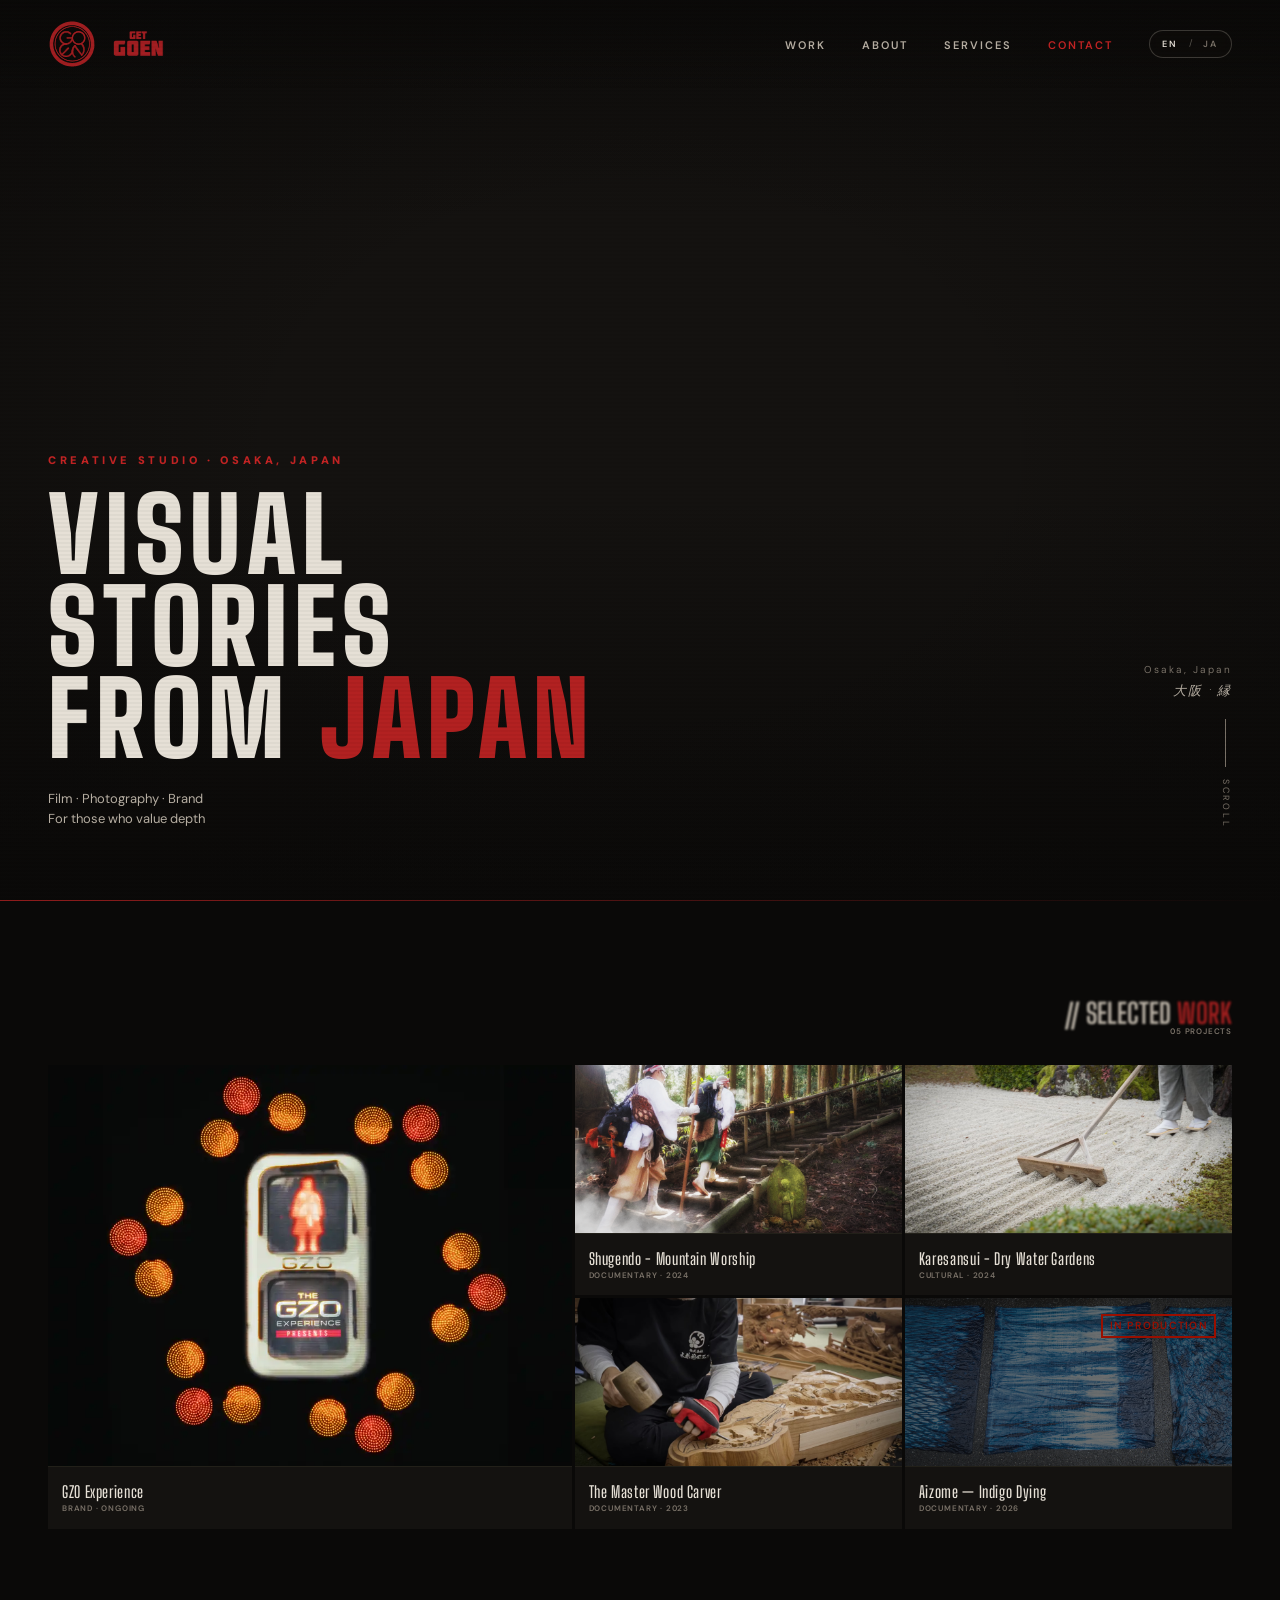
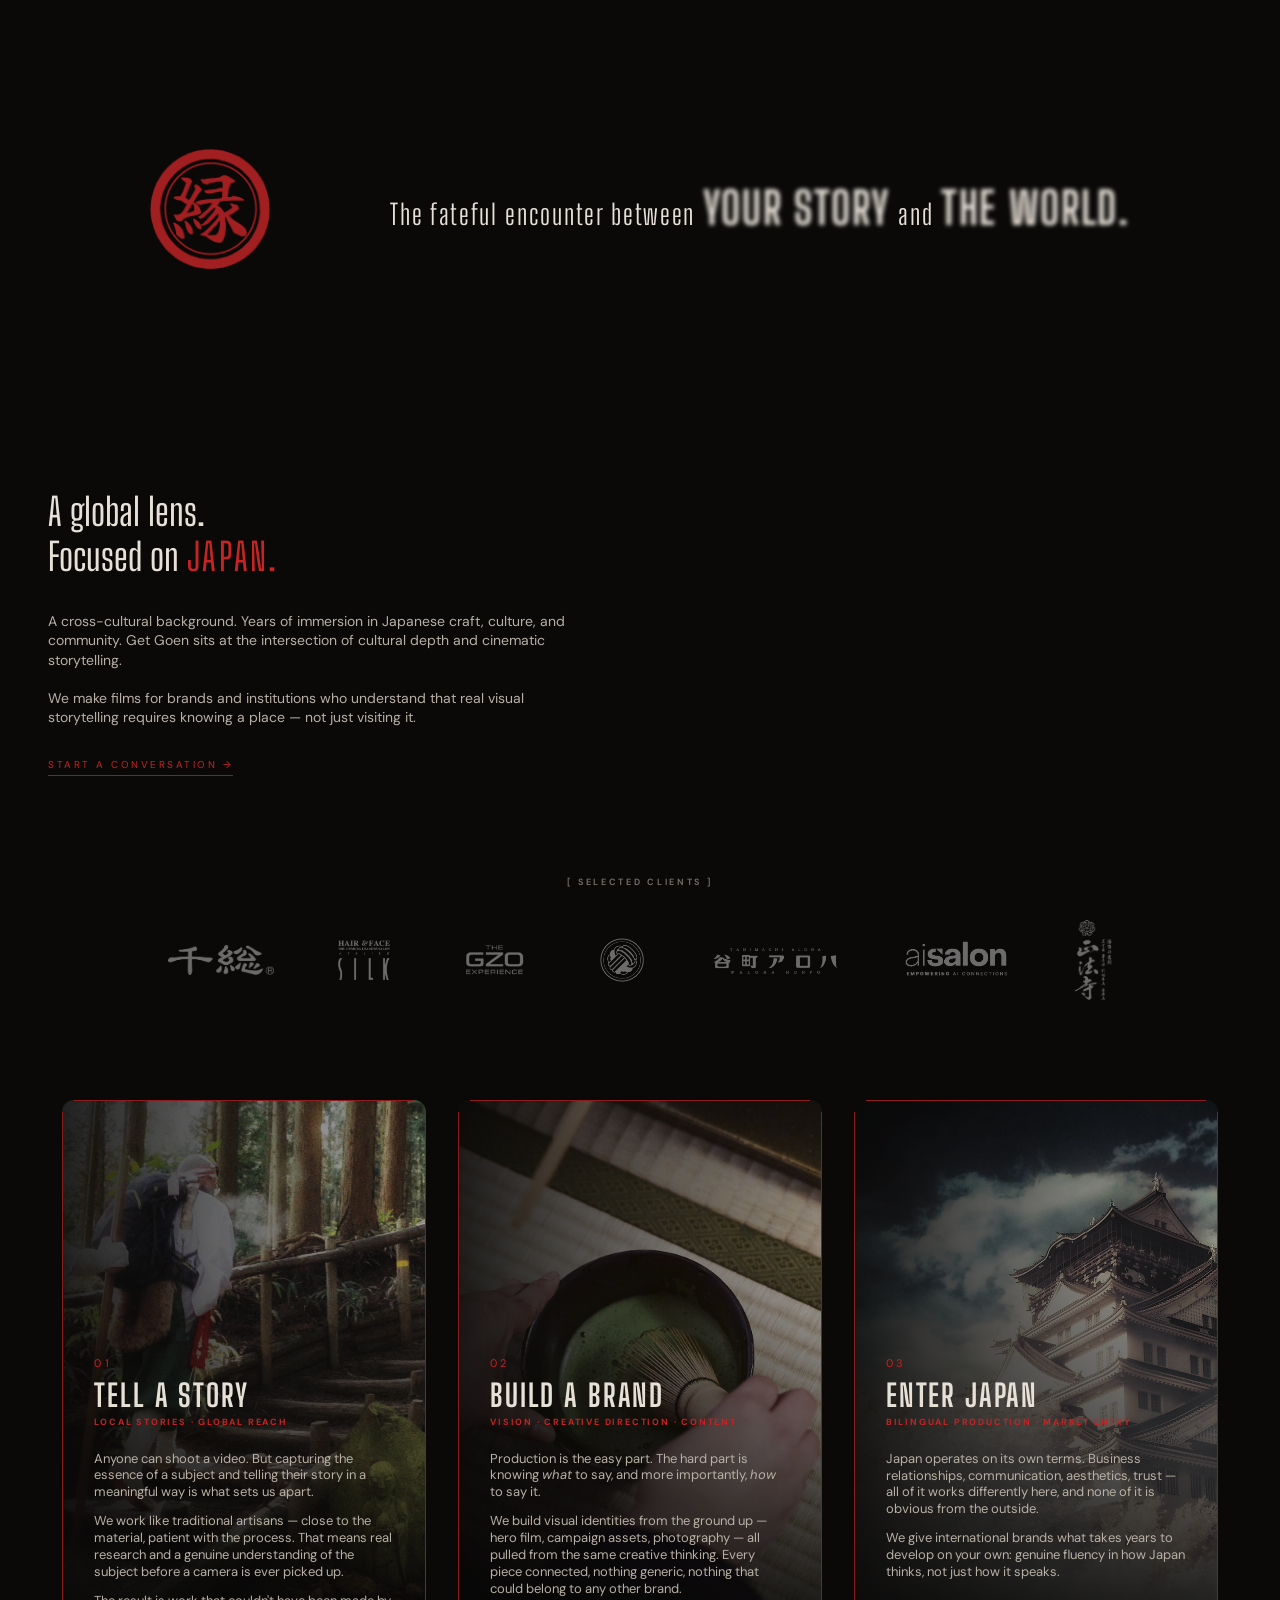
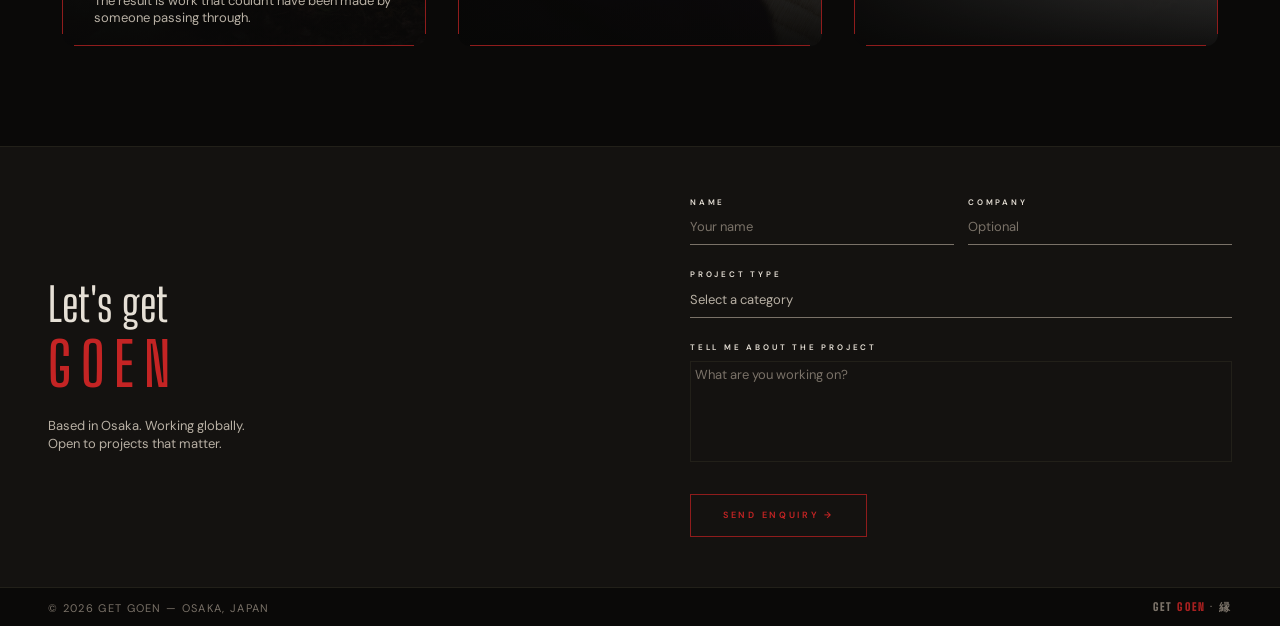
==== commit 33cda4fb: "Publish version 1.0" ====
--- a/index.html
+++ b/index.html
@@ -28,8 +28,7 @@
   <link rel="preconnect" href="https://fonts.googleapis.com">
   <link rel="preconnect" href="https://fonts.gstatic.com" crossorigin>
  
-<link href="https://fonts.googleapis.com/css2?family=Big+Shoulders+Display:ital,wght@0,100..900;1,100..900&family=Syne:wght@400;500;700&display=swap" rel="stylesheet">
-  <!-- ── Stylesheet ────────────────────────────────────────────────── -->
+<link href="https://fonts.googleapis.com/css2?family=Big+Shoulders+Display:ital,wght@0,100..900;1,100..900&family=DM+Sans:ital,wght@0,300..700;1,300..700&display=swap" rel="stylesheet">  <!-- ── Stylesheet ────────────────────────────────────────────────── -->
   <link rel="stylesheet" href="css/style.css">
 
   <link rel="icon" type="image/png" sizes="180x180" href="assets/images/favicon.png">
@@ -72,6 +71,11 @@
         <li><a href="#about">About</a></li>
         <li><a href="#services">Services</a></li>
         <li class="nav-cta"><a href="#contact">Contact</a></li>
+        <li class="nav-lang" aria-label="Language switcher">
+          <a href="index.html" class="is-active" aria-current="page">EN</a>
+          <span aria-hidden="true">/</span>
+          <a href="ja-index.html" lang="ja">JA</a>
+        </li>
       </ul>
 
     </nav>
@@ -292,55 +296,52 @@
     <section class="services" id="services" aria-labelledby="services-heading">
       <h2 id="services-heading" class="sr-only">Services</h2>
 
-      <article class="service service--featured">
+      <article class="service">
         <div class="service-bg">
         <div class="service-bg-img" style="background-image: url('assets/images/projects/shugendo/shugendoThumb.png')"></div>
-              <div class="service-header">
-      <span class="service-num" aria-hidden="true">01</span>
+        <div class="service-content">
+          <span class="service-num" aria-hidden="true">01</span>
+        <div class="service-header">
       <h3 class="service-title">Tell a Story</h3>
       <p class="service-body-sub">Local Stories · Global Reach</p>
     </div>
-        </div>
-        <div class="service-content">
   <p class="service-body">Anyone can shoot a video. But capturing the essence of a subject and telling their story in a meaningful way is what sets us apart. </p>
-  <p class="service-body">We work like traditional artisans — close to the material, patient with the process. That means real research, earned access, and a genuine understanding of the subject before a camera is ever picked up. </p>
+  <p class="service-body">We work like traditional artisans — close to the material, patient with the process. That means real research and a genuine understanding of the subject before a camera is ever picked up. </p>
     <p class="service-body">The result is work that couldn't have been made by someone passing through.</p>
     </div>
+     </div>
 </article>
 
-<div class="services-bottom">
 <article class="service">
    <div class="service-bg">
   <div class="service-bg-img" style="background-image: url('assets/images/tea.jpg')"></div> 
+   <div class="service-content">
+     <span class="service-num" aria-hidden="true">02</span>
        <div class="service-header">
-  <span class="service-num" aria-hidden="true">02</span>
   <h3 class="service-title">Build a Brand</h3>
   <p class="service-body-sub">Vision · Creative Direction · Content </p>
   </div>
-  </div>
-  <div class="service-content">
-
-  <p class="service-body">Production is the easy part. </p>
-    <p class="service-body">The hard part is knowing <em>what</em> to say, and more importantly, <em>how</em> to say it.</p>
+
+    <p class="service-body">Production is the easy part. The hard part is knowing <em>what</em> to say, and more importantly, <em>how</em> to say it.</p>
   <p class="service-body">We build visual identities from the ground up — hero film, campaign assets, photography — all pulled from the same creative thinking. Every piece connected, nothing generic, nothing that could belong to any other brand.</p>
 </div>
+  </div>
 </article>
 
 <article class="service">
    <div class="service-bg">
   <div class="service-bg-img" style="background-image: url('assets/images/OsakaCastle.avif')"></div>  
+    <div class="service-content">
+      <span class="service-num" aria-hidden="true">03</span>
   <div class="service-header">
-  <span class="service-num" aria-hidden="true">03</span>
   <h3 class="service-title">Enter Japan</h3>
   <p class="service-body-sub">Bilingual Production · Market Entry</p>
   </div>  
-  </div>
-  <div class="service-content">
   <p class="service-body">Japan operates on its own terms. Business relationships, communication, aesthetics, trust — all of it works differently here, and none of it is obvious from the outside.</p>
   <p class="service-body">We give international brands what takes years to develop on your own: genuine fluency in how Japan thinks, not just how it speaks.</p>
 </div>
+  </div>
 </article>
-</div>
 
     </section>
 
--- a/css/style.css
+++ b/css/style.css
@@ -34,7 +34,7 @@
 
   /* Typography */
   --font-serif: "Big Shoulders Display", Georgia, serif;
-  --font-sans: "Syne", system-ui, sans-serif;
+  --font-sans: "DM Sans", system-ui, sans-serif;
   --tracking-display: 0.06em;
 
   /* Spacing scale */
@@ -69,6 +69,7 @@
   scroll-behavior: smooth;
   /* Prevent font size inflation on mobile */
   -webkit-text-size-adjust: 100%;
+  overflow-x: hidden;
 }
 
 body {
@@ -77,7 +78,7 @@
   font-family: var(--font-sans);
   font-weight: 400;
   line-height: 1.4;
-  overflow-x: hidden;
+  /* overflow-x: hidden; */
   /* Improve text rendering */
   -webkit-font-smoothing: antialiased;
   -moz-osx-font-smoothing: grayscale;
@@ -90,13 +91,14 @@
   inset: 0;
   z-index: 500;
   pointer-events: none;
-  background: repeating-linear-gradient(
+  background: linear-gradient(
     to bottom,
-    transparent 0px,
-    transparent 1px,
-    rgba(0, 0, 0, 0.09) 1px,
-    rgba(255, 255, 255, 0.09) 2px
+    transparent 0%,
+    transparent 60%,
+    rgba(0, 0, 0, 0.03) 60%,
+    rgba(18, 16, 16, 0.03) 100%
   );
+  background-size: 100% 4px;
 }
 
 img,
@@ -254,11 +256,49 @@
   border-color: var(--paper);
 }
 
+.nav-lang {
+  display: inline-flex;
+  align-items: center;
+  gap: 10px;
+  padding: 7px 12px 6px;
+  border: 0.5px solid rgba(184, 176, 164, 0.28);
+  border-radius: 999px;
+  background: rgba(20, 18, 16, 0.3);
+  backdrop-filter: blur(8px);
+  -webkit-backdrop-filter: blur(8px);
+}
+
+.nav-lang span {
+  font-size: 9px;
+  color: rgba(184, 176, 164, 0.45);
+  transform: translateY(-1px);
+}
+
+.nav-lang a {
+  font-size: 9px;
+  letter-spacing: 0.28em;
+  color: var(--fog);
+}
+
+.nav-lang a::after {
+  display: none;
+}
+
+.nav-lang a.is-active,
+.nav-lang a[aria-current="page"] {
+  color: var(--paper);
+}
+
+.nav-lang a:hover,
+.nav-lang a:focus-visible {
+  color: var(--red-hi);
+}
+
 /* ── 5. HERO ────────────────────────────── */
 .hero {
   position: relative;
   width: 100%;
-  height: 100vh;
+  height: clamp(320px, 100vw, 100vh);
   min-height: 480px;
   overflow: hidden;
   display: flex;
@@ -1026,51 +1066,42 @@
 
 /* ── 9. SERVICES ────────────────────────── */
 .services {
-  padding: 0 var(--page-pad) var(--space-xl);
+  padding: 0 calc(var(--page-pad) * 1.3) var(--space-xl);
+  max-width: 1600px;
+  margin: 0 auto;
   display: grid;
-  grid-template-columns: 1fr 1fr;
-  gap: 2px;
-}
-
-/* sr-only h2 is already handled by the utility class */
-
-.service--featured {
-  grid-column: 1 / -1;
-  max-width: 900px;
-  margin: 0 auto;
-  width: 100%;
-}
-
-.service--featured .service-title {
-  /* font-size: 32px; */
-}
-
-.services-bottom {
-  grid-column: 1 / -1;
-  display: grid;
-  grid-template-columns: 1fr 1fr;
-  gap: 2px;
-  max-width: 900px;
-  margin: 0 auto;
-  width: 100%;
+  grid-template-columns: repeat(3, 1fr);
+  gap: clamp(4px, 2.5vw, 64px);
 }
 
 .service {
   position: relative;
   overflow: hidden;
-  display: flex;
-  flex-direction: column;
-  background: var(--ink);
-}
-
-.service-bg {
-  width: 100%;
-  height: 200px;
-  flex-shrink: 0;
-  position: relative;
-  display: flex;
-  align-items: flex-end;
-  overflow: hidden;
+  aspect-ratio: 3 / 4.5;
+  min-height: 320px;
+  width: 100%;
+  /* border: solid 1px var(--red); */
+  border-radius: 12px;
+}
+
+.service::before {
+  content: "";
+  position: absolute;
+  inset: 0;
+  border-radius: 12px;
+  pointer-events: none;
+  z-index: 3;
+
+  background:
+    /* top */
+    linear-gradient(var(--red), var(--red)) top center / calc(100% - 24px) 1px
+      no-repeat,
+    /* bottom */ linear-gradient(var(--red), var(--red)) bottom center /
+      calc(100% - 24px) 1px no-repeat,
+    /* left */ linear-gradient(var(--red), var(--red)) left center / 1px
+      calc(100% - 24px) no-repeat,
+    /* right */ linear-gradient(var(--red), var(--red)) right center / 1px
+      calc(100% - 24px) no-repeat;
 }
 
 .service-bg-img {
@@ -1078,136 +1109,90 @@
   inset: 0;
   background-size: cover;
   background-position: center;
-  filter: grayscale(20%) brightness(0.5);
+  filter: grayscale(20%) brightness(0.75);
   z-index: 0;
-}
-
-.service-bg-img::before {
+  transition: filter 0.6s ease;
+}
+
+.service:hover .service-bg-img {
+  filter: grayscale(20%) brightness(0.9);
+}
+
+.service-bg-img::after {
   content: "";
   position: absolute;
   inset: 0;
-  backdrop-filter: blur(4px);
-  -webkit-backdrop-filter: blur(4px);
-  z-index: 1;
-  -webkit-mask-image:
+  background:
     linear-gradient(
-      to bottom,
-      black 0%,
-      transparent 40%,
-      transparent 60%,
-      black 100%
+      to right,
+      rgba(10, 9, 8, 0.85) 0%,
+      rgba(10, 9, 8, 0.3) 60%,
+      transparent 100%
     ),
     linear-gradient(
-      to right,
-      black 0%,
-      transparent 30%,
-      transparent 70%,
-      black 100%
+      to top,
+      rgba(10, 9, 8, 0.95) 0%,
+      rgba(10, 9, 8, 0.4) 40%,
+      transparent 70%
     );
-  -webkit-mask-composite: intersect;
-  mask-image:
-    linear-gradient(
-      to bottom,
-      black 0%,
-      transparent 40%,
-      transparent 60%,
-      black 100%
-    ),
-    linear-gradient(
-      to right,
-      black 0%,
-      transparent 30%,
-      transparent 70%,
-      black 100%
-    );
-  mask-composite: intersect;
-}
-
-.service-bg-img::after {
-  content: "";
-  position: absolute;
-  inset: 0;
-  background: linear-gradient(
-    to top,
-    var(--ink) 0%,
-    rgba(10, 9, 8, 0.5) 60%,
-    transparent 100%
-  );
+  z-index: 1;
+}
+
+.service-content {
+  position: absolute;
+  top: var(--content-top, 50%);
+  left: 0;
+  right: 0;
   z-index: 2;
-}
-
-.service-header {
-  position: relative;
-  z-index: 1;
-  padding: 16px var(--space-md);
-  width: 100%;
+  padding: 0 var(--space-md) 20px;
   display: flex;
   flex-direction: column;
   gap: 6px;
 }
-
-.service-header .service-num {
-  color: var(--red-hi);
-  opacity: 1;
-  margin-bottom: 0;
-}
-
-.service-header .service-title {
-  line-height: 1;
-  margin-bottom: 0;
-}
-
-.service-header .service-body-sub {
-  margin-bottom: 0;
-}
-
-.service-content {
-  padding: 16px var(--space-md) 32px;
-  display: flex;
-  flex-direction: column;
-  gap: 12px;
-  background: linear-gradient(to bottom, var(--ink) 0%, transparent 40px);
-}
-
-/* .service:hover {
-  background: var(--dust);
-} */
 
 .service-num {
   display: block;
   font-size: 11px;
   letter-spacing: 0.3em;
   color: var(--red-hi);
-  margin-bottom: 24px;
+  margin-bottom: 2px;
+}
+
+.service-header {
+  display: flex;
+  flex-direction: column;
+  gap: 4px;
+  margin-bottom: 12px;
 }
 
 .service-title {
   font-family: var(--font-serif);
   text-transform: uppercase;
-  font-size: 24px;
-  font-weight: 600;
+  font-size: clamp(22px, 2.4vw, 48px);
+  font-weight: 700;
   color: var(--paper);
-  margin-bottom: 18px;
-  line-height: 1.2;
+  line-height: 1.05;
+  letter-spacing: var(--tracking-display);
 }
 
 .service-body-sub {
   font-size: 9px;
-  font-weight: 600;
+  font-weight: 700;
   letter-spacing: 0.2em;
   text-transform: uppercase;
   color: var(--red-hi);
-  margin-bottom: 16px;
+  margin-bottom: 4px;
 }
 
 .service-body {
-  font-size: 13px;
-  line-height: 1.4;
+  font-size: clamp(11px, 1.5vw, 13px);
   color: var(--mist);
+  line-height: 1.3;
+  max-width: 36ch;
 }
 
 .service-body + .service-body {
-  margin-top: 0;
+  margin-top: 6px;
 }
 
 /* ── 10. CONTACT ────────────────────────── */
@@ -1370,6 +1355,14 @@
 
 /* ── 12. MEDIA QUERIES ──────────────────── */
 
+@media (max-width: 1200px) {
+  .service-body {
+    font-size: 12px;
+    line-height: 1.2;
+    max-width: 36ch;
+  }
+}
+
 /* Tablet */
 @media (max-width: 900px) {
   :root {
@@ -1416,6 +1409,16 @@
 
   .services {
     grid-template-columns: 1fr;
+  }
+
+  .service-content {
+    top: 68%;
+  }
+
+  .service-body {
+    font-size: 13px;
+    line-height: 1.3;
+    max-width: 36ch;
   }
 
   .contact {
@@ -1495,8 +1498,21 @@
     letter-spacing: 0.25em;
   }
 
+  .nav-lang {
+    gap: 14px;
+    padding: 10px 16px 9px;
+  }
+
+  .nav-lang a {
+    font-size: 11px;
+  }
+
   .hero {
-    height: 100svh; /* svh accounts for mobile browser chrome */
+    height: clamp(
+      320px,
+      100vw,
+      100vh
+    ); /* svh accounts for mobile browser chrome */
   }
 
   .hero-title {
@@ -1526,13 +1542,23 @@
     grid-template-columns: 1fr;
   }
 
-  .service--featured {
-    grid-template-columns: 1fr;
-    /* padding: 44px var(--space-md); */
-  }
-
-  .services-bottom {
-    grid-template-columns: 1fr;
+  .service-content {
+    max-width: 100%;
+    top: 55%;
+  }
+
+  .service--right .service-content {
+    margin-left: 0;
+    text-align: left;
+  }
+
+  .service-bg-img::after,
+  .service--right .service-bg-img::after {
+    background: linear-gradient(
+      to top,
+      rgba(10, 9, 8, 0.95) 0%,
+      transparent 100%
+    );
   }
 
   .form-row {
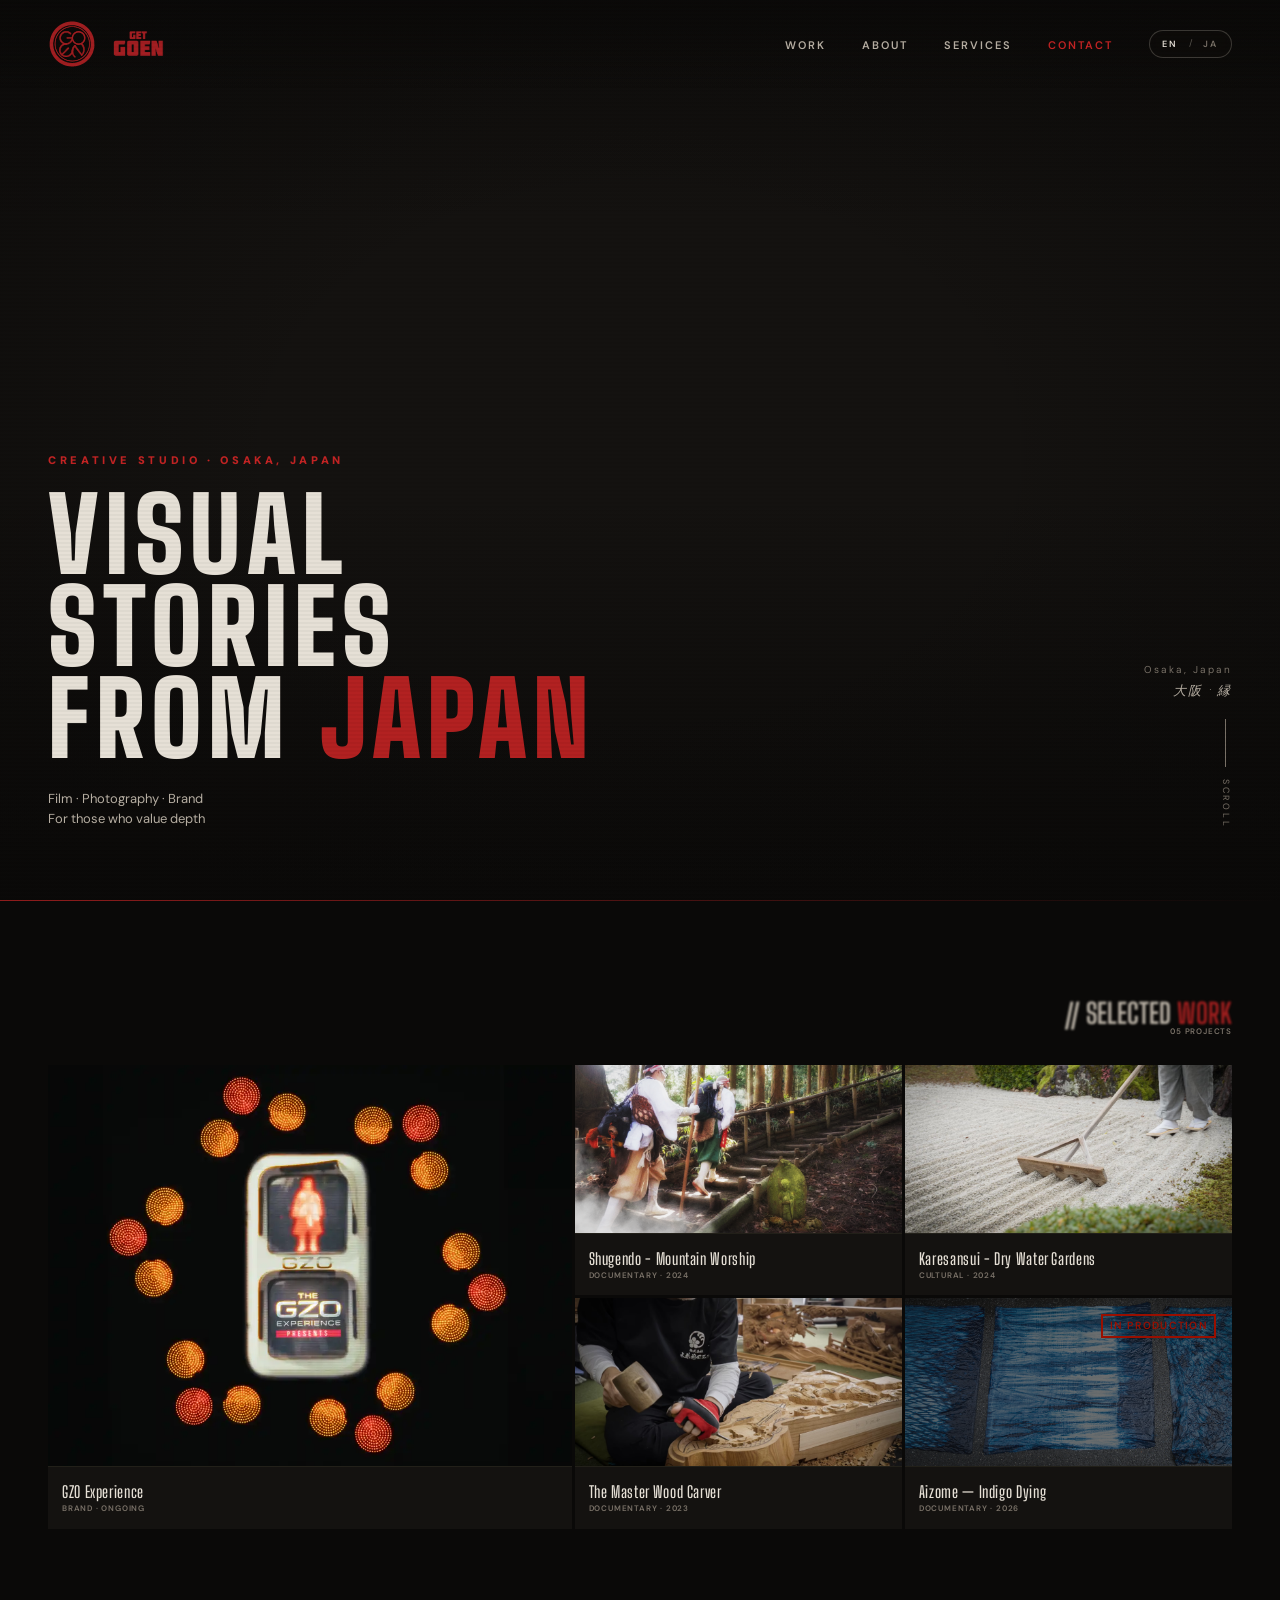
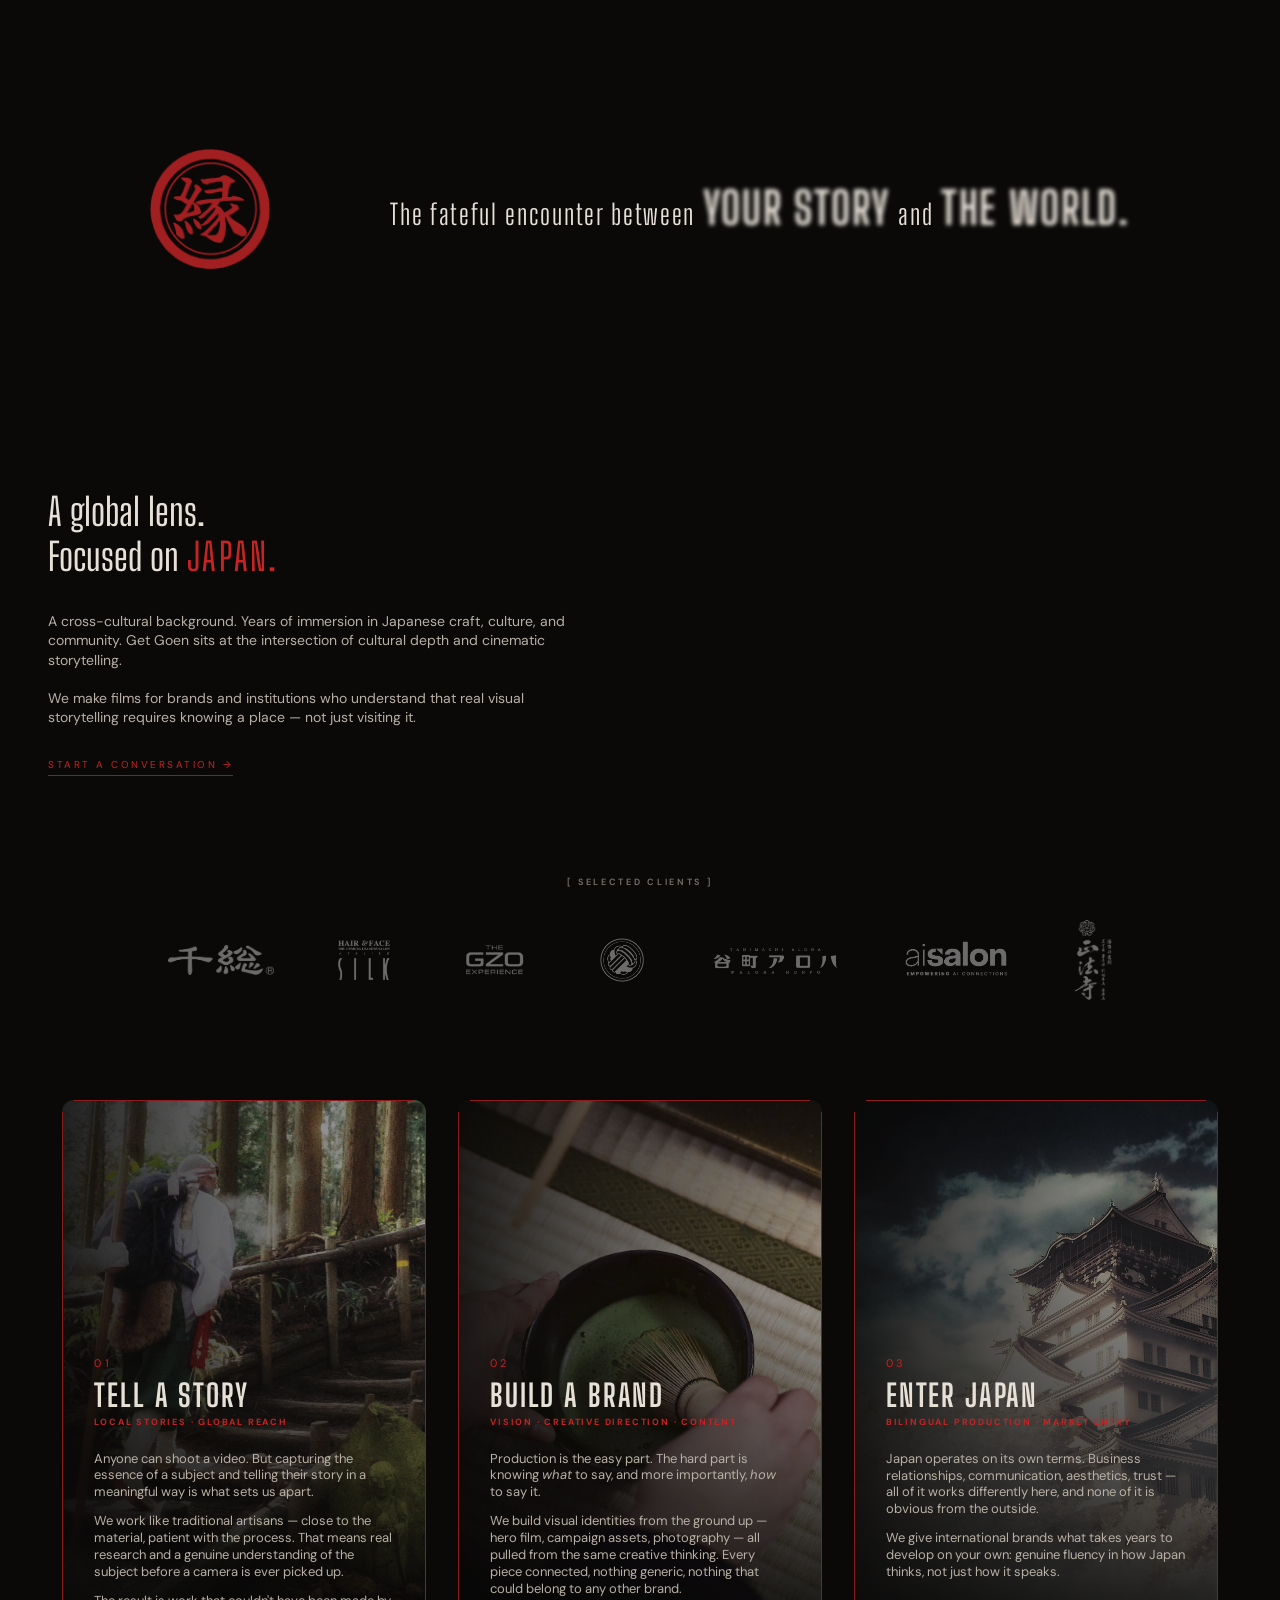
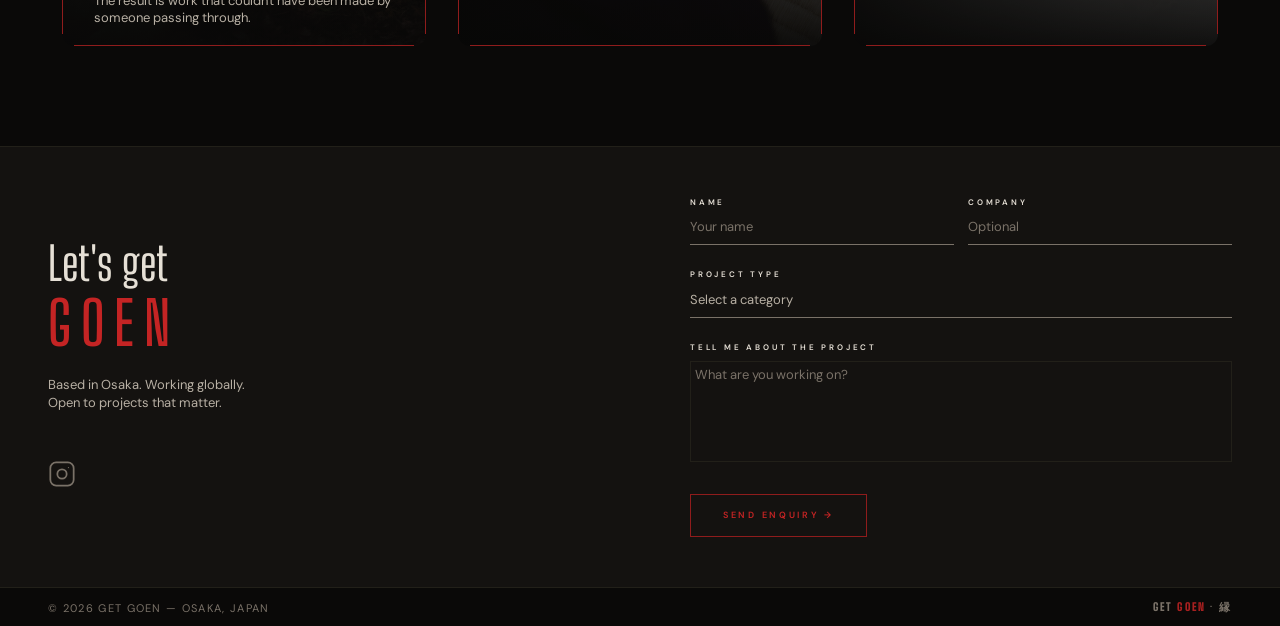
==== commit 96702e27: "Publish version 1.0" ====
--- a/index.html
+++ b/index.html
@@ -355,6 +355,13 @@
           Based in Osaka. Working globally.<br>
           Open to projects that matter.
         </p>
+        <a href="https://instagram.com/getgoen" target="_blank" rel="noopener" class="contact-ig" aria-label="Get Goen on Instagram">
+          <svg class="contact-ig-icon" xmlns="http://www.w3.org/2000/svg" viewBox="0 0 24 24" fill="none" stroke="currentColor" stroke-width="1.5" stroke-linecap="round" stroke-linejoin="round" aria-hidden="true">
+            <rect x="2" y="2" width="20" height="20" rx="5" ry="5"/>
+            <circle cx="12" cy="12" r="4"/>
+            <circle cx="17.5" cy="6.5" r="0.5" fill="currentColor" stroke="none"/>
+          </svg>
+        </a>
       </div>
 
       <form class="contact-form" name="contact" action="#" method="POST" novalidate>
--- a/css/style.css
+++ b/css/style.css
@@ -1325,6 +1325,27 @@
   border-color: var(--red);
 }
 
+.contact-ig {
+  display: inline-flex;
+  align-items: center;
+  justify-content: center;
+  margin-top: 42px;
+  padding-top: 6px;
+  color: var(--fog);
+  text-decoration: none;
+  transition: color 0.3s;
+}
+
+.contact-ig:hover {
+  color: var(--red-hi);
+}
+
+.contact-ig-icon {
+  width: 28px;
+  height: 28px;
+  flex-shrink: 0;
+}
+
 /* ── 11. FOOTER ─────────────────────────── */
 footer {
   padding: 8px var(--page-pad);
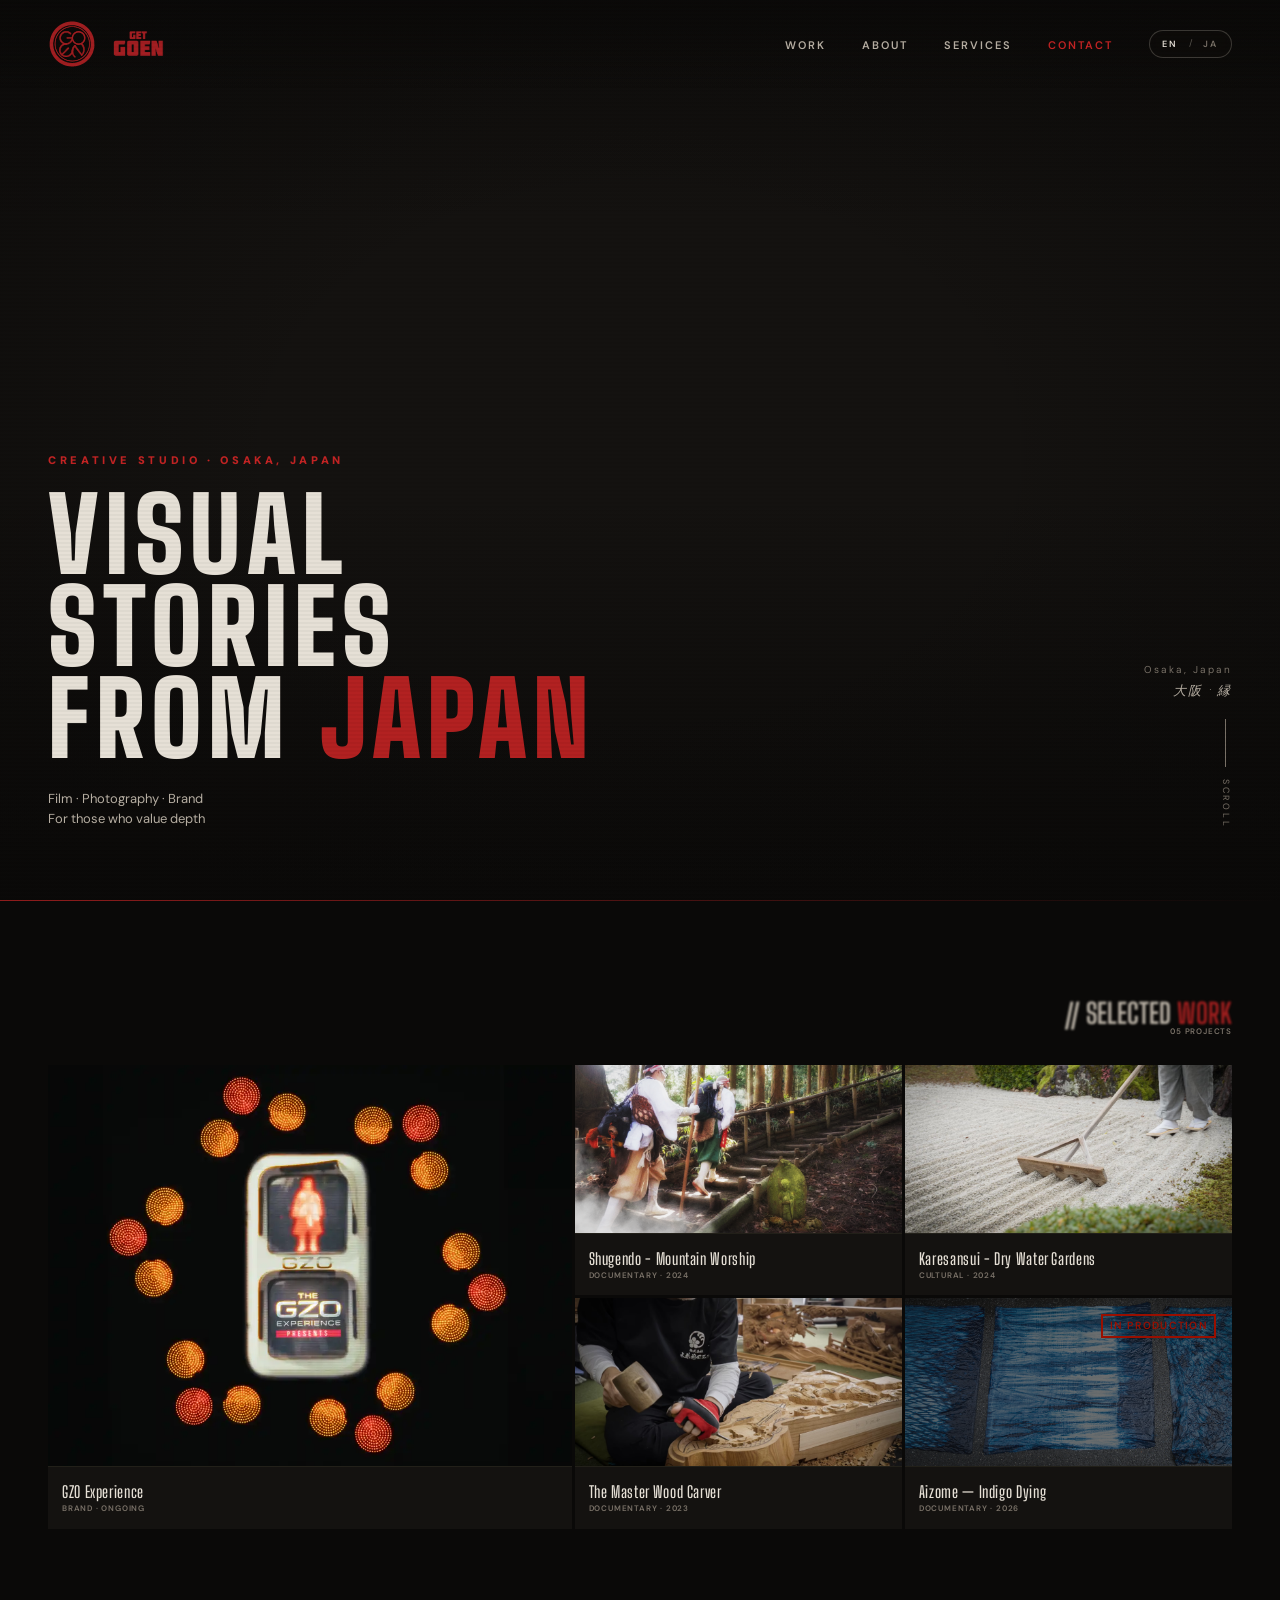
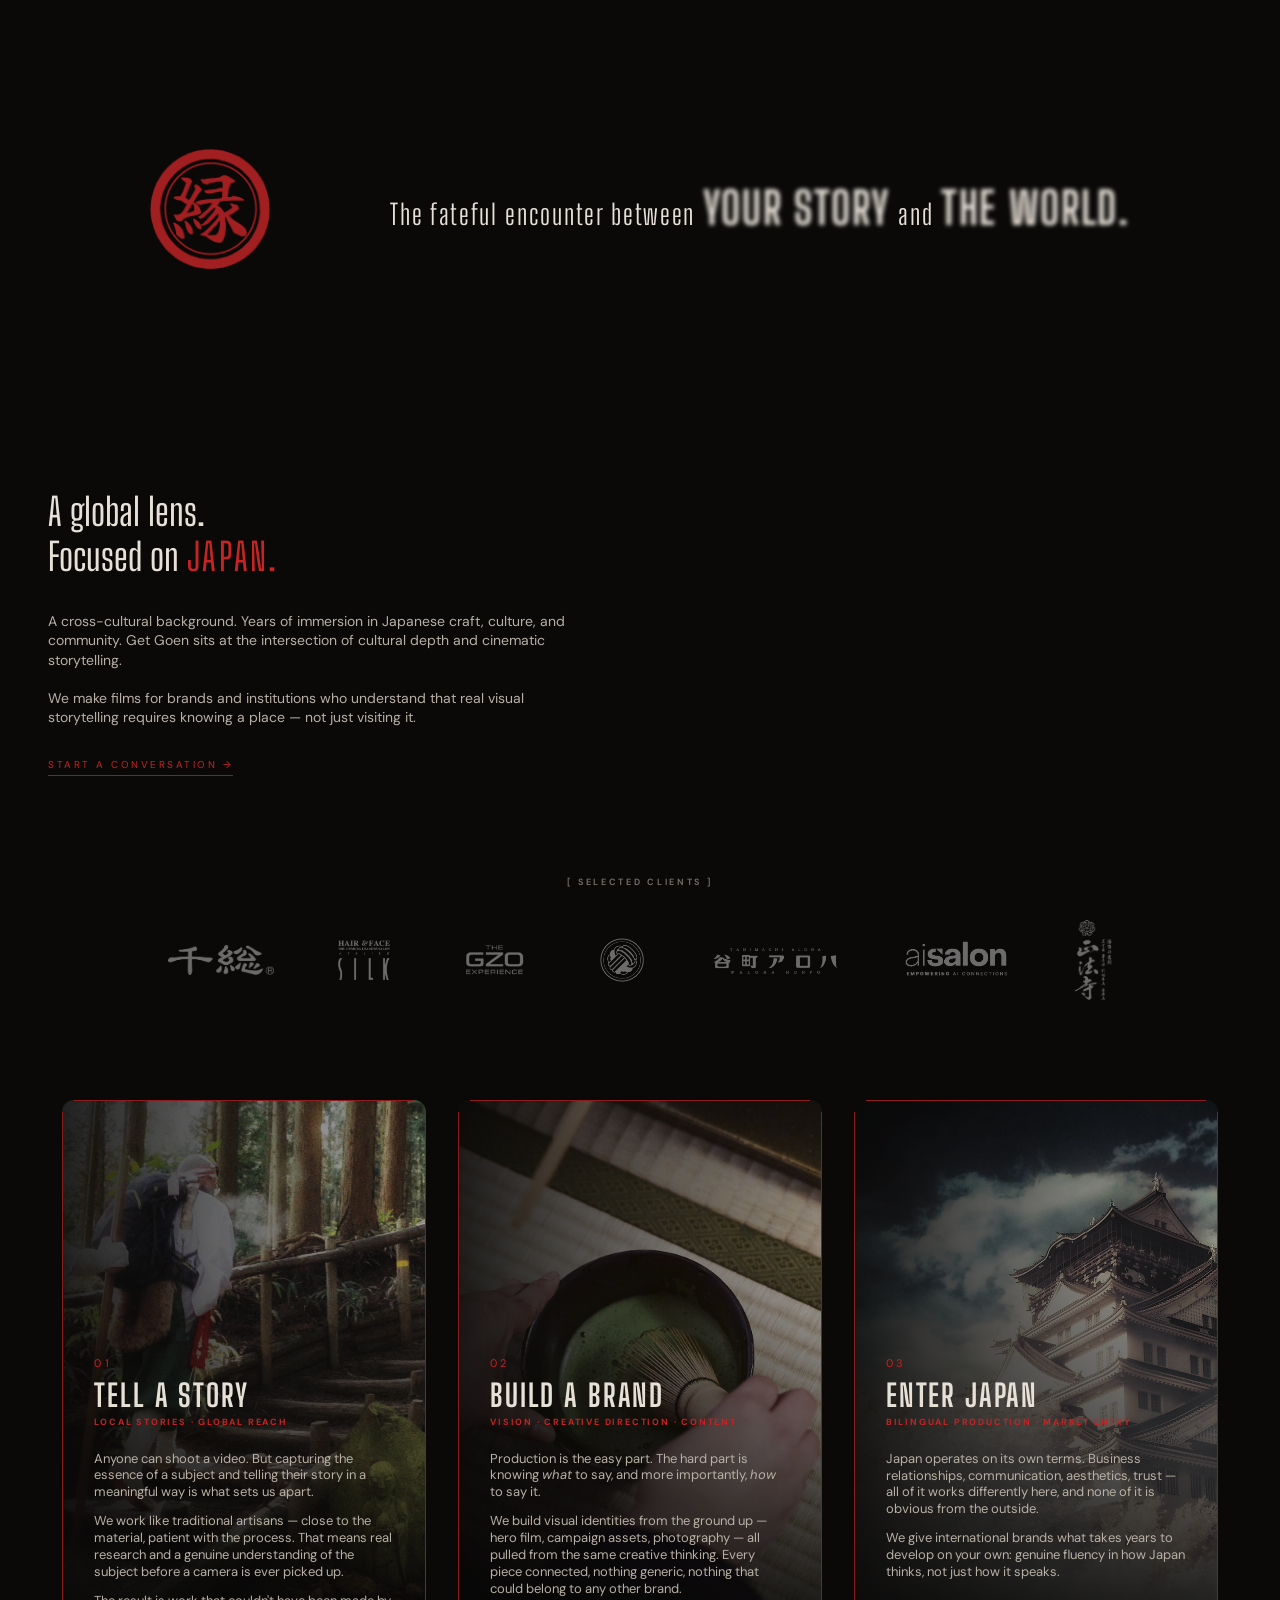
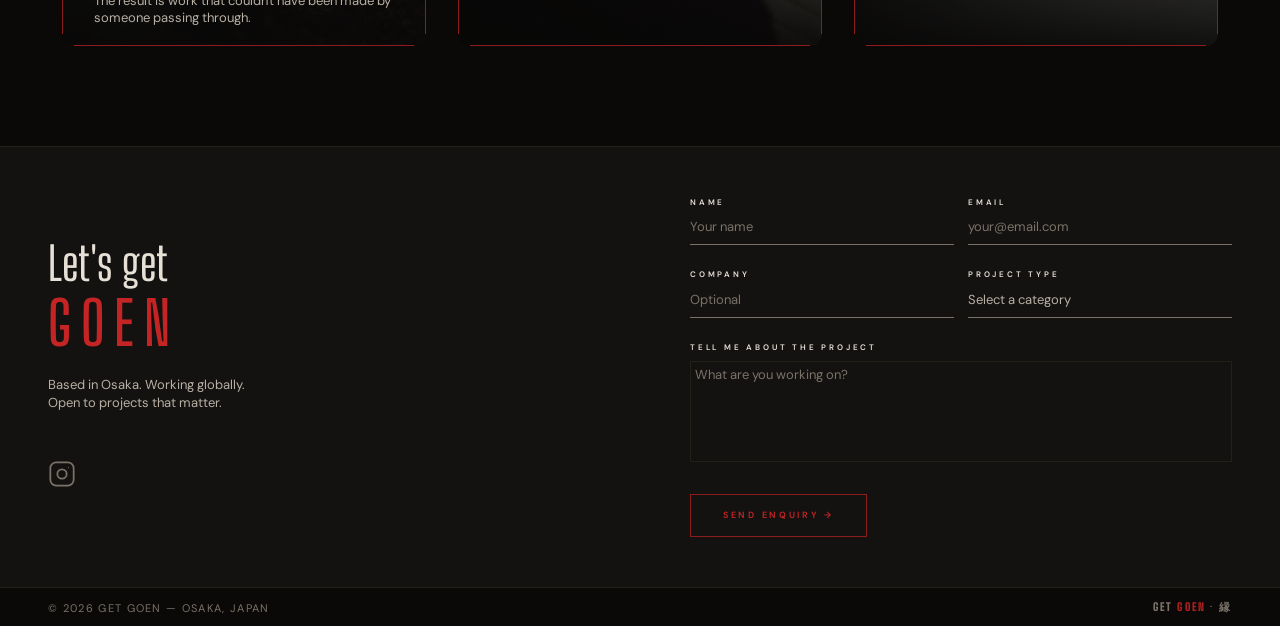
==== commit f2a14b22: "Publish version 1.0" ====
--- a/index.html
+++ b/index.html
@@ -1,16 +1,16 @@
-<!DOCTYPE html>
+﻿<!DOCTYPE html>
 <html lang="en">
 <head>
   <meta charset="UTF-8">
   <meta name="viewport" content="width=device-width, initial-scale=1.0">
 
-  <!-- ── Primary SEO ───────────────────────────────────────────────── -->
+  <!-- Primary SEO -->
   <title>Get Goen — Visual Storytelling from Japan</title>
   <meta name="description" content="TODO: Add a one or two sentence description of Get Goen for search engines.">
   <meta name="author" content="Get Goen">
   <link rel="canonical" href="https://TODO-your-domain.com/">
 
-  <!-- ── Open Graph (social sharing) ──────────────────────────────── -->
+  <!-- Open Graph (social sharing) -->
   <!-- og:image should be 1200×630px — create assets/images/og-image.jpg -->
   <meta property="og:type"        content="website">
   <meta property="og:url"         content="https://TODO-your-domain.com/">
@@ -18,17 +18,17 @@
   <meta property="og:description" content="TODO: Same as meta description above.">
   <meta property="og:image"       content="https://TODO-your-domain.com/assets/images/og-image.jpg">
 
-  <!-- ── Twitter / X card ─────────────────────────────────────────── -->
+  <!-- Twitter / X card -->
   <meta name="twitter:card"        content="summary_large_image">
   <meta name="twitter:title"       content="Get Goen — Visual Storytelling from Japan">
   <meta name="twitter:description" content="TODO: Same as meta description above.">
   <meta name="twitter:image"       content="https://TODO-your-domain.com/assets/images/og-image.jpg">
 
-  <!-- ── Fonts ─────────────────────────────────────────────────────── -->
+  <!-- Fonts -->
   <link rel="preconnect" href="https://fonts.googleapis.com">
   <link rel="preconnect" href="https://fonts.gstatic.com" crossorigin>
  
-<link href="https://fonts.googleapis.com/css2?family=Big+Shoulders+Display:ital,wght@0,100..900;1,100..900&family=DM+Sans:ital,wght@0,300..700;1,300..700&display=swap" rel="stylesheet">  <!-- ── Stylesheet ────────────────────────────────────────────────── -->
+<link href="https://fonts.googleapis.com/css2?family=Big+Shoulders+Display:ital,wght@0,100..900;1,100..900&family=DM+Sans:ital,wght@0,300..700;1,300..700&display=swap" rel="stylesheet">  <!-- Stylesheet -->
   <link rel="stylesheet" href="css/style.css">
 
   <link rel="icon" type="image/png" sizes="180x180" href="assets/images/favicon.png">
@@ -39,7 +39,7 @@
   <!-- <div class="gradient-blur gradient-blur--top"></div>
 <div class="gradient-blur gradient-blur--bottom"></div> -->
 
-  <!-- ── NAVIGATION ───────────────────────────────────────────────── -->
+  <!-- Navigation -->
   <header>
     <nav aria-label="Main navigation">
       <a href="/" class="nav-brand" aria-label="Get Goen — home">
@@ -83,7 +83,7 @@
 
   <main>
 
-    <!-- ── HERO ───────────────────────────────────────────────────── -->
+    <!-- Hero -->
     <section class="hero" aria-label="Introduction">
 
       <div class="hero-media" aria-hidden="true">
@@ -123,7 +123,7 @@
 
     <div class="red-rule" aria-hidden="true"></div>
 
- <!-- ── WORK SECTION HTML ──────────────────────────────────────── -->
+ <!-- Work Section -->
 <section class="section" id="work" aria-labelledby="work-heading">
   <div class="section-header">
     <h2 id="work-heading" class="section-title">// Selected <em>work</em></h2>
@@ -133,7 +133,7 @@
   <div class="work-grid" role="list">
  
 
-    <!-- GZO Experience — links to project page, no lightbox -->
+    <!-- GZO Experience - links to project page, no lightbox -->
     <article class="work-item work-item--featured work-item--case-study" role="listitem">
       <a href="work/gzo-experience/" class="work-item-link" aria-label="GZO Experience, brand case study — view project">
         <div class="work-item-media">
@@ -151,7 +151,7 @@
     </article>
 
  
-    <!-- Shugendo — YouTube lightbox -->
+    <!-- Shugendo - YouTube lightbox -->
     <article class="work-item" role="listitem">
       <div
         class="work-item-link work-lightbox-trigger"
@@ -175,7 +175,7 @@
       </div>
     </article>
  
-    <!-- Karesansui — YouTube lightbox -->
+    <!-- Karesansui - YouTube lightbox -->
     <article class="work-item" role="listitem">
       <div
         class="work-item-link work-lightbox-trigger"
@@ -199,7 +199,7 @@
       </div>
     </article>
  
-    <!-- Danjiri — YouTube lightbox -->
+    <!-- Danjiri - YouTube lightbox -->
     <article class="work-item" role="listitem">
       <div
         class="work-item-link work-lightbox-trigger"
@@ -223,7 +223,7 @@
       </div>
     </article>
  
-    <!-- Aizome — coming soon lightbox -->
+    <!-- Aizome - coming soon lightbox -->
     <article class="work-item work-item--coming-soon" role="listitem">
       <div
         class="work-item-link work-lightbox-trigger"
@@ -251,7 +251,7 @@
   </div>
 </section>
 
-    <!-- ── STATEMENT ──────────────────────────────────────────────── -->
+    <!-- Statement -->
     <div class="statement" aria-hidden="true">
       <div class="statement-mark">
         <img class="mark-logo" src="assets/images/goen-logo.png" alt="" role="presentation">
@@ -262,7 +262,7 @@
       </p>
     </div>
 
-    <!-- ── ABOUT ──────────────────────────────────────────────────── -->
+    <!-- About -->
     <section class="about" id="about" aria-labelledby="about-heading">
       <div class="about-left">
         <h2 id="about-heading">
@@ -277,7 +277,7 @@
   </div>
     </section>
 
-    <!-- ── CLIENTS ────────────────────────────────────────────────── -->
+    <!-- Clients -->
 <section class="clients" aria-label="Selected clients">
   <p class="clients-label" aria-hidden="true">[ Selected clients ]</p>
   <div class="clients-grid">
@@ -292,7 +292,7 @@
 </section>
     
     
-    <!-- ── SERVICES ───────────────────────────────────────────────── -->
+    <!-- Services -->
     <section class="services" id="services" aria-labelledby="services-heading">
       <h2 id="services-heading" class="sr-only">Services</h2>
 
@@ -345,7 +345,7 @@
 
     </section>
 
-    <!-- ── CONTACT ────────────────────────────────────────────────── -->
+    <!-- Contact -->
     <section class="contact" id="contact" aria-labelledby="contact-heading">
       <div class="contact-intro">
         <h2 id="contact-heading">
@@ -364,33 +364,42 @@
         </a>
       </div>
 
-      <form class="contact-form" name="contact" action="#" method="POST" novalidate>
+<form class="contact-form" name="contact" action="https://api.web3forms.com/submit" method="POST" novalidate>
+  <input type="hidden" name="access_key" value="ce49a049-e125-4e5f-95b6-c4767268ea0c">
+  <input type="hidden" name="redirect" value="https://mindboxer.github.io/getgoen/thanks.html">
+  <input type="hidden" name="subject" value="New enquiry — Get Goen">
         <div class="form-row">
-          <div class="form-field">
-            <label for="name">Name</label>
-            <input type="text" id="name" name="name" placeholder="Your name" autocomplete="name" required>
-          </div>
-          <div class="form-field">
-            <label for="company">Company</label>
-            <input type="text" id="company" name="company" placeholder="Optional" autocomplete="organization">
-          </div>
-        </div>
-
-        <div class="form-field full">
-          <label for="project-type">Project type</label>
-          <select id="project-type" name="project-type" required>
-            <option value="" disabled selected>Select a category</option>
-            <option value="documentary">Documentary / Brand Film</option>
-            <option value="tourism">Inbound Tourism</option>
-            <option value="tech">Tech / Global Expansion</option>
-            <option value="other">Other</option>
-          </select>
-        </div>
-
-        <div class="form-field full">
-          <label for="message">Tell me about the project</label>
-          <textarea id="message" name="message" placeholder="What are you working on?" rows="5" required></textarea>
-        </div>
+  <div class="form-field">
+    <label for="name">Name</label>
+    <input type="text" id="name" name="name" placeholder="Your name" autocomplete="name" required>
+  </div>
+  <div class="form-field">
+    <label for="email">Email</label>
+    <input type="email" id="email" name="email" placeholder="your@email.com" autocomplete="email" required>
+  </div>
+</div>
+
+<div class="form-row">
+  <div class="form-field">
+    <label for="company">Company</label>
+    <input type="text" id="company" name="company" placeholder="Optional" autocomplete="organization">
+  </div>
+  <div class="form-field">
+    <label for="project-type">Project type</label>
+    <select id="project-type" name="project-type" required>
+      <option value="" disabled selected>Select a category</option>
+      <option value="documentary">Documentary / Brand Film</option>
+      <option value="tourism">Inbound Tourism</option>
+      <option value="tech">Tech / Global Expansion</option>
+      <option value="other">Other</option>
+    </select>
+  </div>
+</div>
+
+<div class="form-field">
+  <label for="message">Tell me about the project</label>
+  <textarea id="message" name="message" placeholder="What are you working on?" rows="5" required></textarea>
+</div>
 
         <button type="submit" class="form-submit">Send enquiry →</button>
       </form>
@@ -399,7 +408,7 @@
 
   </main>
 
-  <!-- ── FOOTER ─────────────────────────────────────────────────── -->
+  <!-- Footer -->
   <footer>
     <p>
       <small>© <span id="year"></span> Get Goen — Osaka, Japan</small>
@@ -456,8 +465,9 @@
 </div>
   
   
-  <!-- ── SCRIPTS ────────────────────────────────────────────────── -->
+  <!-- Scripts -->
   <script src="js/main.js"></script>
 
 </body>
 </html>
+
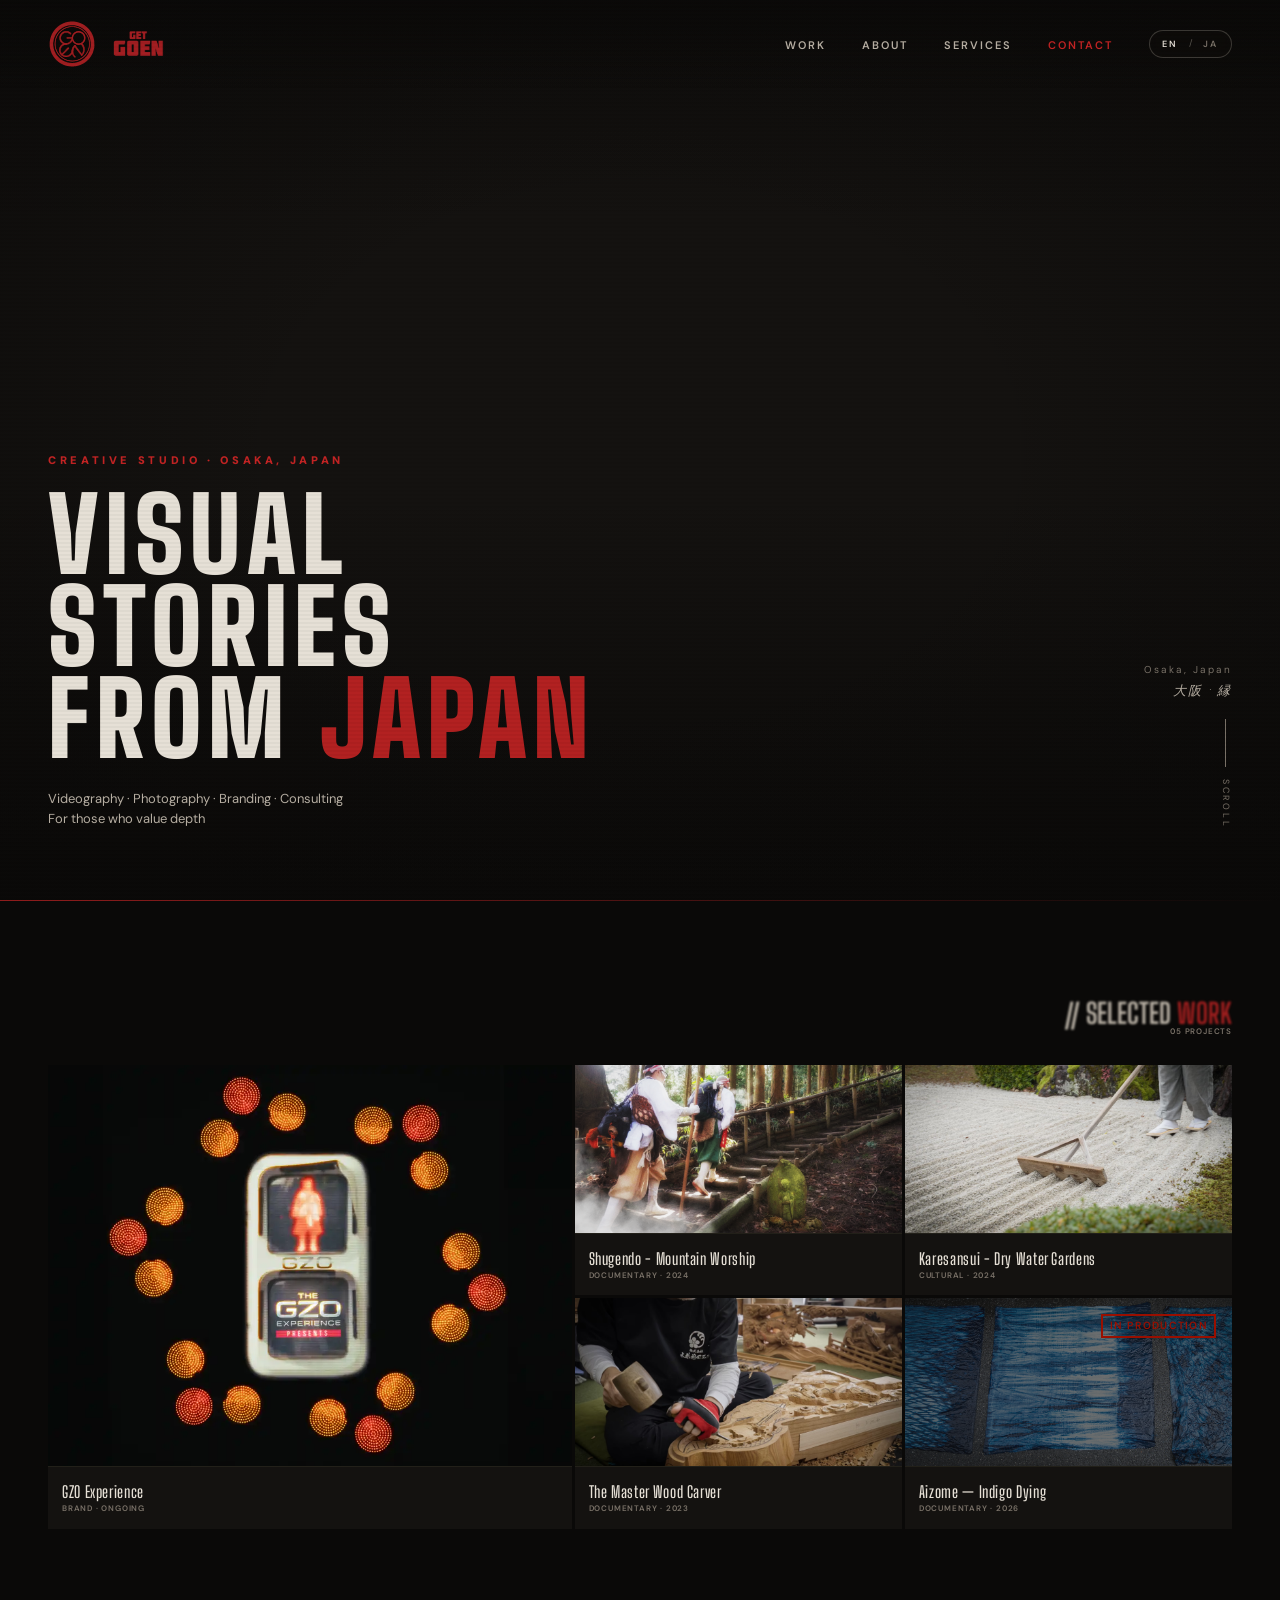
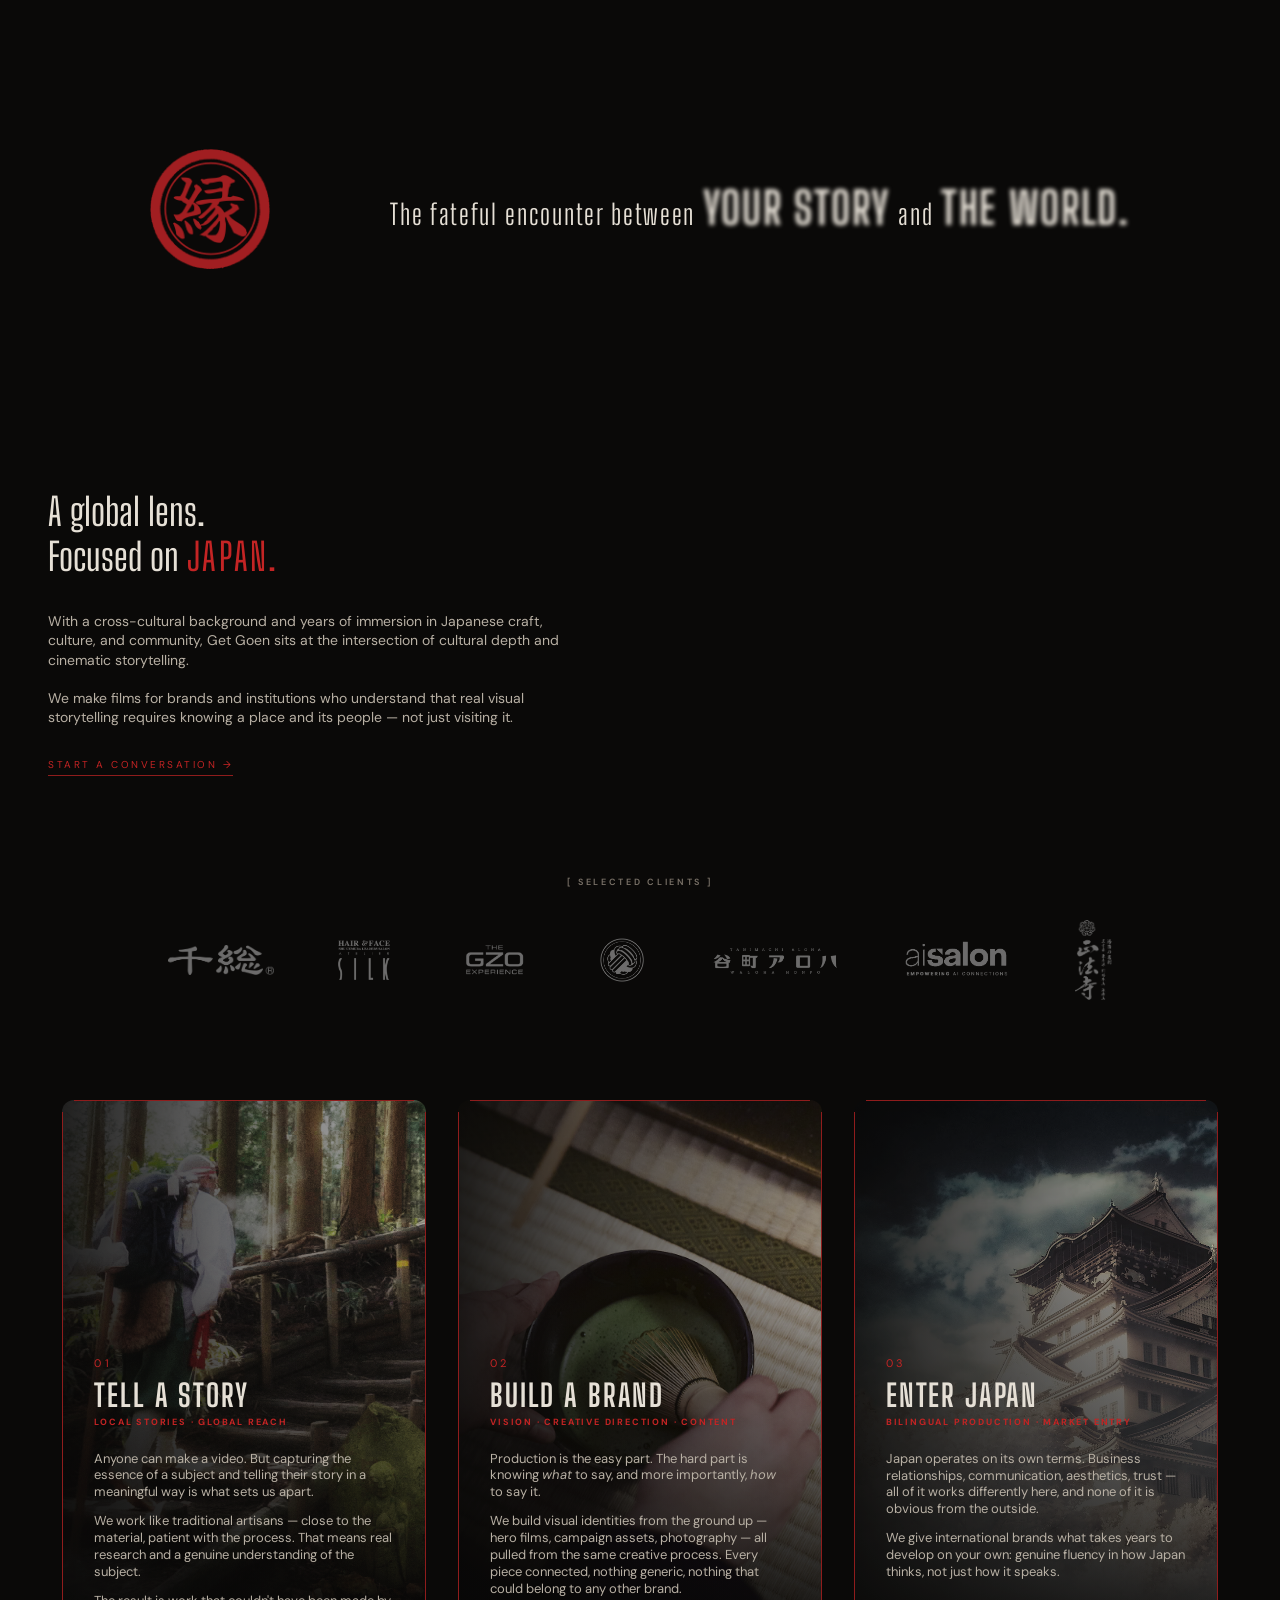
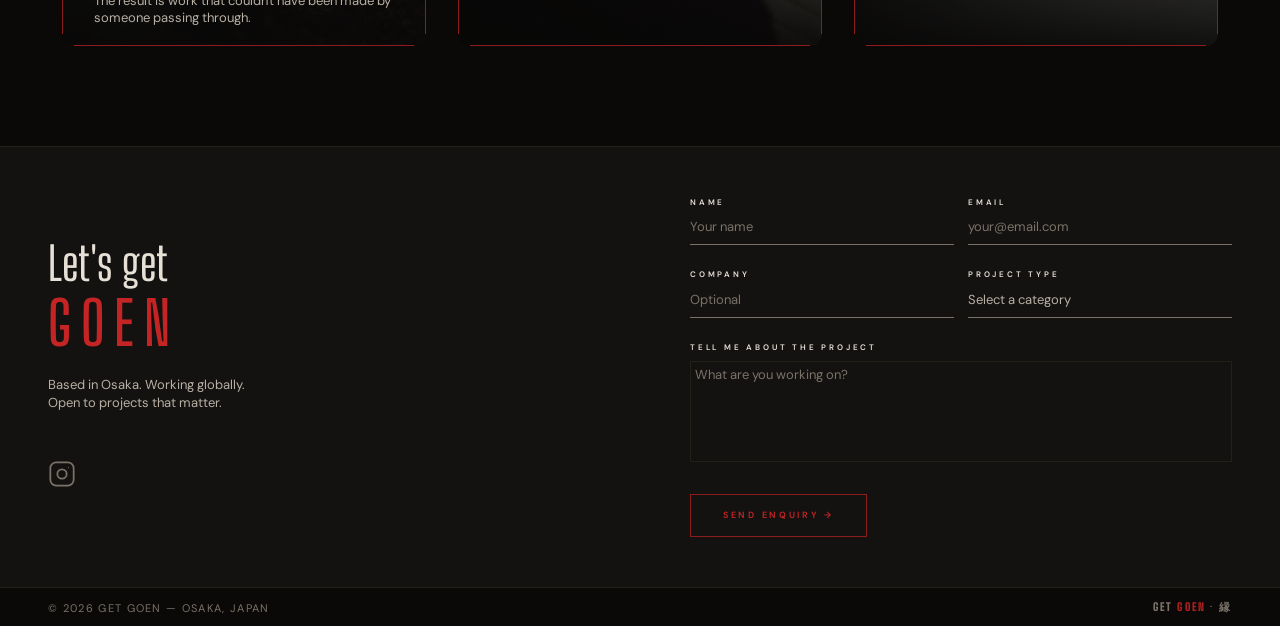
==== commit a7031c94: "updated text" ====
--- a/index.html
+++ b/index.html
@@ -4,25 +4,24 @@
   <meta charset="UTF-8">
   <meta name="viewport" content="width=device-width, initial-scale=1.0">
 
-  <!-- Primary SEO -->
-  <title>Get Goen — Visual Storytelling from Japan</title>
-  <meta name="description" content="TODO: Add a one or two sentence description of Get Goen for search engines.">
-  <meta name="author" content="Get Goen">
-  <link rel="canonical" href="https://TODO-your-domain.com/">
-
-  <!-- Open Graph (social sharing) -->
-  <!-- og:image should be 1200×630px — create assets/images/og-image.jpg -->
-  <meta property="og:type"        content="website">
-  <meta property="og:url"         content="https://TODO-your-domain.com/">
-  <meta property="og:title"       content="Get Goen — Visual Storytelling from Japan">
-  <meta property="og:description" content="TODO: Same as meta description above.">
-  <meta property="og:image"       content="https://TODO-your-domain.com/assets/images/og-image.jpg">
-
-  <!-- Twitter / X card -->
-  <meta name="twitter:card"        content="summary_large_image">
-  <meta name="twitter:title"       content="Get Goen — Visual Storytelling from Japan">
-  <meta name="twitter:description" content="TODO: Same as meta description above.">
-  <meta name="twitter:image"       content="https://TODO-your-domain.com/assets/images/og-image.jpg">
+<!-- Primary SEO -->
+<title>Get Goen — Visual Storytelling from Japan</title>
+<meta name="description" content="Get Goen is an Osaka-based creative studio specialising in cinematic storytelling, brand films, and cultural content from Japan.">
+<meta name="author" content="Get Goen">
+<link rel="canonical" href="https://getgoen.jp/">
+
+<!-- Open Graph (social sharing) -->
+<meta property="og:type"        content="website">
+<meta property="og:url"         content="https://getgoen.jp/">
+<meta property="og:title"       content="Get Goen — Visual Storytelling from Japan">
+<meta property="og:description" content="Get Goen is an Osaka-based creative studio specialising in cinematic storytelling, brand films, and cultural content from Japan.">
+<meta property="og:image"       content="https://getgoen.jp/assets/images/og-image.png">
+
+<!-- Twitter / X card -->
+<meta name="twitter:card"        content="summary_large_image">
+<meta name="twitter:title"       content="Get Goen — Visual Storytelling from Japan">
+<meta name="twitter:description" content="Get Goen is an Osaka-based creative studio specialising in cinematic storytelling, brand films, and cultural content from Japan.">
+<meta name="twitter:image"       content="https://getgoen.jp/assets/images/og-image.png">
 
   <!-- Fonts -->
   <link rel="preconnect" href="https://fonts.googleapis.com">
@@ -104,7 +103,7 @@
             <em>Japan</em>
           </h1>
           <p class="hero-sub">
-            Film · Photography · Brand
+            Videography · Photography · Branding · Consulting
             <br>
             For those who value depth
           </p>
@@ -268,8 +267,8 @@
         <h2 id="about-heading">
           A global lens.<br>Focused on <em>Japan.</em>
         </h2>
-        <p>A cross-cultural background. Years of immersion in Japanese craft, culture, and community. Get Goen sits at the intersection of cultural depth and cinematic storytelling. </p>
-        <p>We make films for brands and institutions who understand that real visual storytelling requires knowing a place — not just visiting it.</p>
+        <p>With a cross-cultural background and years of immersion in Japanese craft, culture, and community, Get Goen sits at the intersection of cultural depth and cinematic storytelling. </p>
+        <p>We make films for brands and institutions who understand that real visual storytelling requires knowing a place and its people — not just visiting it.</p>
         <a href="#contact">Start a conversation →</a>
       </div>
   <div class="about-image" aria-hidden="true">
@@ -305,8 +304,8 @@
       <h3 class="service-title">Tell a Story</h3>
       <p class="service-body-sub">Local Stories · Global Reach</p>
     </div>
-  <p class="service-body">Anyone can shoot a video. But capturing the essence of a subject and telling their story in a meaningful way is what sets us apart. </p>
-  <p class="service-body">We work like traditional artisans — close to the material, patient with the process. That means real research and a genuine understanding of the subject before a camera is ever picked up. </p>
+  <p class="service-body">Anyone can make a video. But capturing the essence of a subject and telling their story in a meaningful way is what sets us apart. </p>
+  <p class="service-body">We work like traditional artisans — close to the material, patient with the process. That means real research and a genuine understanding of the subject. </p>
     <p class="service-body">The result is work that couldn't have been made by someone passing through.</p>
     </div>
      </div>
@@ -323,7 +322,7 @@
   </div>
 
     <p class="service-body">Production is the easy part. The hard part is knowing <em>what</em> to say, and more importantly, <em>how</em> to say it.</p>
-  <p class="service-body">We build visual identities from the ground up — hero film, campaign assets, photography — all pulled from the same creative thinking. Every piece connected, nothing generic, nothing that could belong to any other brand.</p>
+  <p class="service-body">We build visual identities from the ground up — hero films, campaign assets, photography — all pulled from the same creative process. Every piece connected, nothing generic, nothing that could belong to any other brand.</p>
 </div>
   </div>
 </article>
@@ -366,7 +365,7 @@
 
 <form class="contact-form" name="contact" action="https://api.web3forms.com/submit" method="POST" novalidate>
   <input type="hidden" name="access_key" value="ce49a049-e125-4e5f-95b6-c4767268ea0c">
-  <input type="hidden" name="redirect" value="https://mindboxer.github.io/getgoen/thanks.html">
+  <input type="hidden" name="redirect" value="https://getgoen.jp/thanks.html">
   <input type="hidden" name="subject" value="New enquiry — Get Goen">
         <div class="form-row">
   <div class="form-field">
